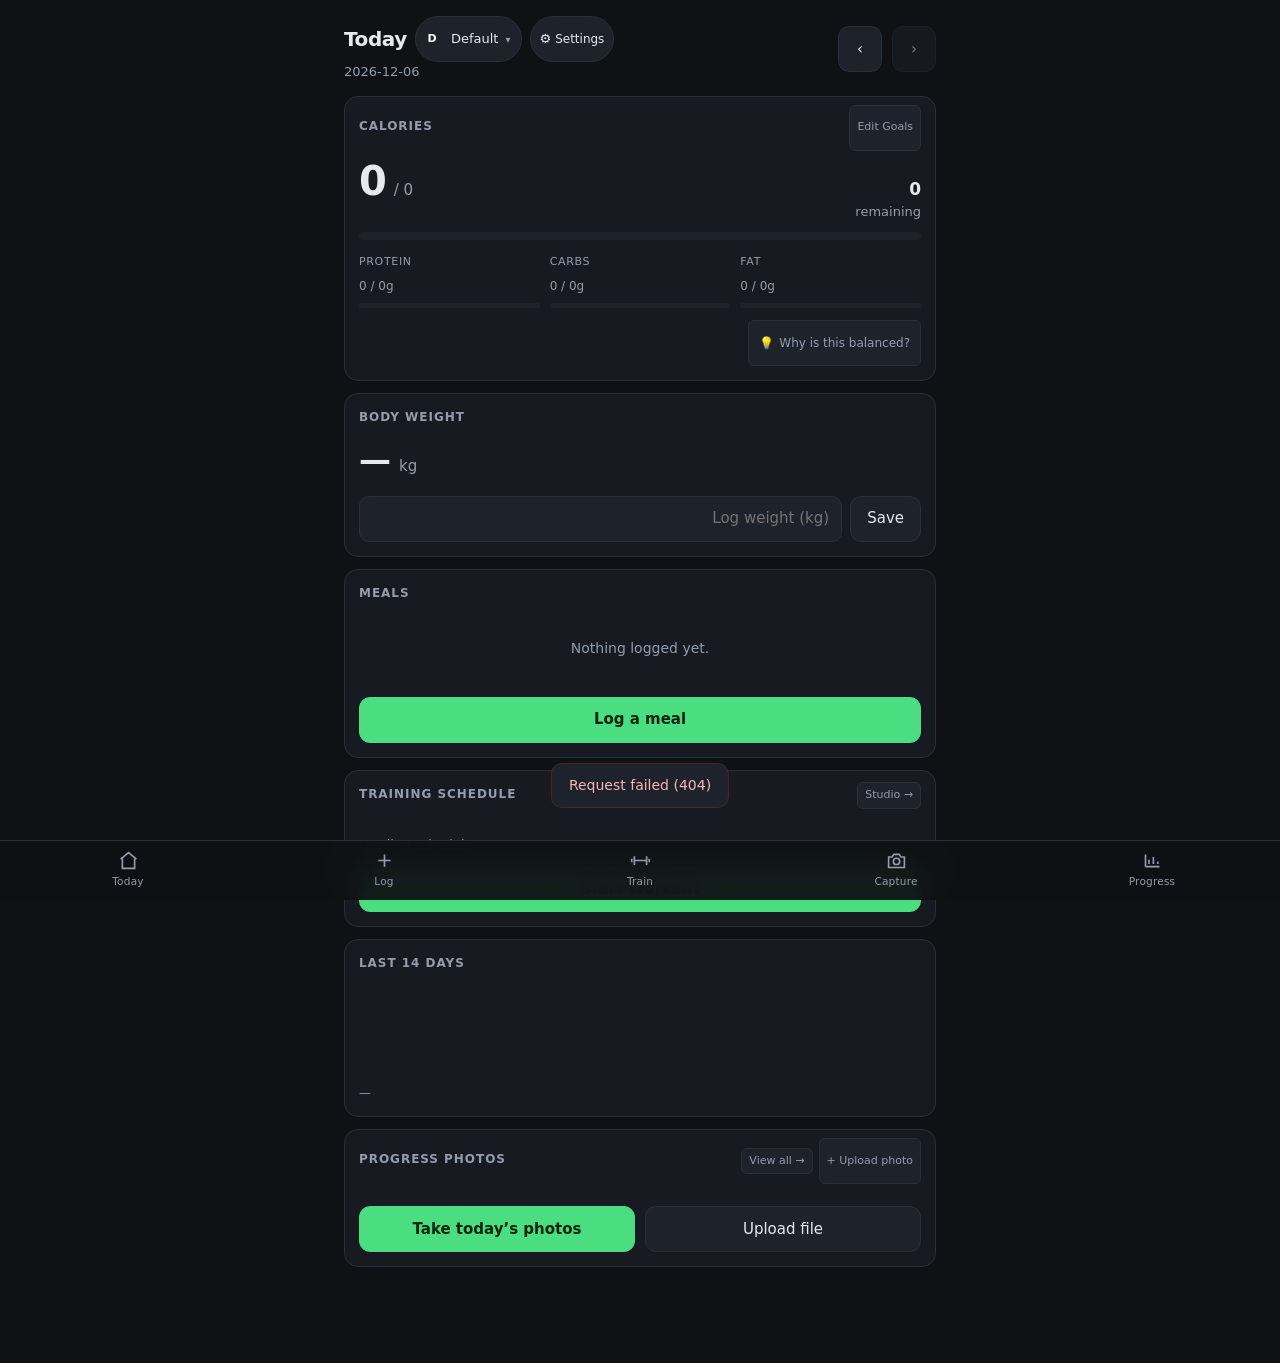
==== static/index.html @ 8b2bbb2f "feat(meals): allow logging, duplicating, and editing meals for past dates" ====
<!DOCTYPE html>
<html lang="en">
<head>
<meta charset="utf-8">
<meta name="viewport" content="width=device-width, initial-scale=1, viewport-fit=cover">
<meta name="theme-color" content="#0f1115">
<title>Today &middot; LocalPulse</title>
<link rel="manifest" href="/manifest.webmanifest">
<link rel="apple-touch-icon" href="/static/icons/apple-touch-icon.png">
<link rel="icon" href="/static/icons/favicon-32.png" sizes="32x32">
<meta name="apple-mobile-web-app-capable" content="yes">
<meta name="apple-mobile-web-app-status-bar-style" content="black-translucent">
<meta name="apple-mobile-web-app-title" content="LocalPulse">
<meta name="mobile-web-app-capable" content="yes">
<link rel="stylesheet" href="/static/css/app.css">
</head>
<body>
<div class="wrap">
  <header class="top">
    <div>
      <div style="display:flex;align-items:center;gap:8px;flex-wrap:wrap">
        <h1 id="day-label">Today</h1>
        <button id="profile-btn" class="profile-pill" aria-label="Switch profile">
          <span class="avatar-circle" id="profile-avatar">D</span>
          <span id="profile-name">Default</span>
          <span style="font-size:10px;opacity:.6">&#9662;</span>
        </button>
        <button id="settings-btn" class="profile-pill" title="Profile Settings" aria-label="Profile Settings" style="padding:0 9px;gap:4px;height:32px;display:inline-flex;align-items:center;cursor:pointer">
          <span style="font-size:13px">⚙️</span>
          <span style="font-size:12px;font-weight:500">Settings</span>
        </button>
        <button id="lock-btn" class="profile-pill hidden" title="Lock Profile" aria-label="Lock Profile" style="padding:0 9px;gap:4px;height:32px;display:inline-flex;align-items:center;cursor:pointer">
          <span style="font-size:12px">🔒</span>
          <span style="font-size:12px;font-weight:500">Lock</span>
        </button>
      </div>
      <div class="date" id="day-iso"></div>
    </div>
    <div class="btn-row" style="flex:none">
      <button id="prev" aria-label="Previous day" style="min-width:44px;padding:0 12px">&#8249;</button>
      <button id="next" aria-label="Next day" style="min-width:44px;padding:0 12px">&#8250;</button>
    </div>
  </header>

  <div id="health" class="banner hidden"></div>
  <div id="onboarding-prompt" class="banner warn hidden" style="display:flex;align-items:center;justify-content:space-between;gap:12px">
    <div>
      <strong>✨ Set up your profile</strong>
      <p style="margin:2px 0 0;font-size:12px;opacity:.9">Personalize your calorie targets, science-based macros, and equipment inventory.</p>
    </div>
    <button type="button" id="btn-start-onboarding" class="btn btn-primary" style="padding:6px 14px;font-size:12.5px;white-space:nowrap">Start Setup</button>
  </div>

  <section class="card">
    <div style="display:flex;align-items:center;justify-content:space-between">
      <h2>Calories</h2>
      <button id="btn-edit-goals" class="meal-btn" style="margin-top:-6px">Edit Goals</button>
    </div>
    <div class="kcal">
      <span class="big" id="kcal">0</span>
      <span class="of">/ <span id="kcal-target">0</span></span>
      <span class="left"><b id="kcal-left">0</b>remaining</span>
    </div>
    <div class="bar" id="kcal-bar"><i style="width:0%"></i></div>

    <div class="macros">
      <div class="macro p">
        <div class="label">Protein</div>
        <div class="val"><span id="protein">0</span><span> / <span id="protein-target">0</span>g</span></div>
        <div class="bar"><i id="protein-bar" style="width:0%"></i></div>
      </div>
      <div class="macro c">
        <div class="label">Carbs</div>
        <div class="val"><span id="carbs">0</span><span> / <span id="carbs-target">0</span>g</span></div>
        <div class="bar"><i id="carbs-bar" style="width:0%"></i></div>
      </div>
      <div class="macro f">
        <div class="label">Fat</div>
        <div class="val"><span id="fat">0</span><span> / <span id="fat-target">0</span>g</span></div>
        <div class="bar"><i id="fat-bar" style="width:0%"></i></div>
      </div>
    </div>
    <div style="display:flex;justify-content:flex-end;margin-top:12px">
      <button id="btn-why-balanced" class="meal-btn" style="font-size:12px;display:flex;align-items:center;gap:5px;padding:5px 10px">
        <span>💡</span> Why is this balanced?
      </button>
    </div>
  </section>

  <section class="card">
    <h2>Body Weight</h2>
    <div class="weight-row">
      <span class="big" id="weight-val">&mdash;</span>
      <span class="unit">kg</span>
      <span class="delta" id="weight-delta"></span>
    </div>
    <form id="weight-form" style="display:flex;gap:8px;margin-top:12px">
      <input type="number" id="w-input" step="0.1" min="20" max="400" placeholder="Log weight (kg)" style="flex:1" required>
      <button type="submit" class="btn" style="flex:none;min-width:70px">Save</button>
    </form>
  </section>

  <section class="card">
    <h2>Meals</h2>
    <div id="meals"><div class="empty">Nothing logged yet.</div></div>
    <div class="btn-row" style="margin-top:12px">
      <a class="btn btn-primary" id="btn-log-meal-link" href="/log">Log a meal</a>
    </div>
  </section>

  <section class="card">
    <div style="display:flex;align-items:center;justify-content:space-between">
      <h2>Training Schedule</h2>
      <a href="/workout" class="meal-btn" style="text-decoration:none;margin-top:-6px">Studio &rarr;</a>
    </div>
    <!-- 7-Day Mini Week Tracker Strip -->
    <div class="dashboard-week-mini" id="dash-week-mini"></div>
    <div id="today-workout-preview" style="margin-top:4px">
      <div class="muted" style="font-size:13px" id="today-workout-status">Loading schedule...</div>
    </div>
    <div class="btn-row" style="margin-top:12px">
      <a class="btn btn-primary" id="btn-dash-workout" href="/workout">Start Workout</a>
    </div>
  </section>

  <section class="card">
    <h2>Last 14 days</h2>
    <div class="chart" id="chart"></div>
    <div class="chart-foot">
      <span id="chart-avg">&mdash;</span>
      <span id="chart-logged"></span>
    </div>
  </section>

  <section class="card">
    <div style="display:flex;align-items:center;justify-content:space-between">
      <h2>Progress photos</h2>
      <div style="display:flex;gap:6px;align-items:center">
        <a href="/progress" class="meal-btn" style="text-decoration:none;margin-top:-6px">View all &rarr;</a>
        <button id="btn-upload-photo" class="meal-btn" style="margin-top:-6px">+ Upload photo</button>
      </div>
    </div>
    <div id="photo-status" class="muted" style="font-size:13px;margin-bottom:10px"></div>
    <div class="gallery" id="latest-photos"></div>
    <div class="btn-row" style="margin-top:12px">
      <a class="btn btn-primary" href="/capture">Take today&rsquo;s photos</a>
      <button class="btn" id="btn-upload-photo-2">Upload file</button>
    </div>
  </section>
</div>

<!-- Upload Progress Photo Modal -->
<div id="upload-photo-modal" class="modal-overlay hidden">
  <div class="modal-card">
    <div class="modal-head">
      <h3>Upload Progress Photo</h3>
      <button class="modal-close" data-close="upload-photo-modal">&times;</button>
    </div>
    <form id="upload-photo-form">
      <div class="field">
        <label for="up-photo-date">Date</label>
        <div style="display:flex;gap:8px">
          <input type="date" id="up-photo-date" required style="flex:1">
          <button type="button" class="btn" id="up-btn-yesterday" style="flex:none;font-size:12px;padding:0 10px">Yesterday</button>
          <button type="button" class="btn" id="up-btn-today" style="flex:none;font-size:12px;padding:0 10px">Today</button>
        </div>
      </div>

      <div class="field" style="margin-top:12px">
        <label for="up-photo-pose">Pose</label>
        <select id="up-photo-pose" style="width:100%;height:38px;background:var(--surface-2);color:var(--text);border:1px solid var(--line);border-radius:8px">
          <option value="front">Front</option>
          <option value="profile">Profile</option>
          <option value="back">Back</option>
        </select>
      </div>

      <div class="field" style="margin-top:12px">
        <label for="up-photo-file">Photo File</label>
        <input type="file" id="up-photo-file" accept="image/*" required style="width:100%;padding:8px 0">
        <div id="up-photo-preview" class="hidden" style="margin-top:8px">
          <img id="up-preview-img" alt="Selected photo" style="max-height:160px;border-radius:8px;object-fit:cover;border:1px solid var(--line)">
        </div>
      </div>

      <button type="submit" class="btn btn-primary full" style="margin-top:16px" id="up-photo-submit">Upload &amp; Save</button>
    </form>
  </div>
</div>

<!-- Profile Switcher Modal -->
<div id="profile-modal" class="modal-overlay hidden">
  <div class="modal-card">
    <div class="modal-head">
      <h3>Profiles</h3>
      <button class="modal-close" data-close="profile-modal">&times;</button>
    </div>
    <div id="profile-list"></div>
    <hr style="border:0;border-top:1px solid var(--line);margin:16px 0">
    <h4 style="margin:0 0 10px;font-size:14px">Add Profile (Friend / Family)</h4>
    <form id="add-profile-form">
      <div class="field">
        <label for="new-p-name">Profile Name</label>
        <input type="text" id="new-p-name" placeholder="e.g. Alex" maxlength="50" required>
      </div>
      <div class="field">
        <label>Avatar Color</label>
        <div class="color-picker" id="new-p-colors">
          <div class="color-opt selected" data-color="#3b82f6" style="background:#3b82f6"></div>
          <div class="color-opt" data-color="#10b981" style="background:#10b981"></div>
          <div class="color-opt" data-color="#f59e0b" style="background:#f59e0b"></div>
          <div class="color-opt" data-color="#ec4899" style="background:#ec4899"></div>
          <div class="color-opt" data-color="#8b5cf6" style="background:#8b5cf6"></div>
          <div class="color-opt" data-color="#06b6d4" style="background:#06b6d4"></div>
        </div>
      </div>
      <div class="field" style="margin-top:10px">
        <label for="new-p-cal">Initial Calorie Target</label>
        <input type="number" id="new-p-cal" value="2200" step="10" min="500">
      </div>
      <div class="field" style="margin-top:10px">
        <label for="new-p-pin">4-Digit PIN (Optional)</label>
        <input type="password" id="new-p-pin" placeholder="e.g. 1234" maxlength="4" pattern="\d{4}" inputmode="numeric">
        <small class="muted" style="font-size:11px;margin-top:4px;display:block">Locks this profile on shared devices. Leave blank for instant 1-tap switching.</small>
      </div>
      <button type="submit" class="btn btn-primary full" style="margin-top:12px">Create Profile</button>
    </form>
    <div style="margin-top:16px;padding-top:12px;border-top:1px solid var(--line);display:flex;justify-content:space-between;align-items:center">
      <span style="font-size:12px;color:var(--muted)">Data Portability</span>
      <a href="/api/backup/export" id="download-backup-btn" class="meal-btn" style="text-decoration:none;padding:5px 10px;font-size:12px">💾 Download Data (.zip)</a>
    </div>
  </div>
</div>

<!-- PIN Prompt Modal -->
<div id="pin-modal" class="modal-overlay hidden">
  <div class="modal-card pin-card" style="max-width:320px;text-align:center">
    <div style="display:flex;justify-content:flex-end">
      <button class="modal-close" data-close="pin-modal">&times;</button>
    </div>
    <div style="margin:-6px 0 16px;display:flex;flex-direction:column;align-items:center">
      <span class="avatar-circle lg" id="pin-profile-avatar" style="margin-bottom:8px;font-size:18px">D</span>
      <h3 style="margin:0;font-size:17px" id="pin-profile-name">Profile Locked</h3>
      <p class="muted" style="margin:4px 0 0;font-size:12px">Enter 4-digit PIN to access private logs</p>
    </div>

    <!-- Hidden native input to support mobile keyboards & accessibility -->
    <input type="password" id="pin-input" maxlength="4" pattern="\d{4}" inputmode="numeric" autocomplete="off" style="position:absolute;opacity:0;pointer-events:none;left:-9999px">

    <!-- Visual PIN Dots -->
    <div class="pin-dots-row" id="pin-dots">
      <span class="pin-dot"></span>
      <span class="pin-dot"></span>
      <span class="pin-dot"></span>
      <span class="pin-dot"></span>
    </div>

    <div id="pin-error" class="pin-error-msg hidden"></div>

    <!-- On-screen Touch Keypad -->
    <div class="pin-keypad" id="pin-keypad">
      <button type="button" class="pin-key" data-key="1">1</button>
      <button type="button" class="pin-key" data-key="2">2</button>
      <button type="button" class="pin-key" data-key="3">3</button>
      <button type="button" class="pin-key" data-key="4">4</button>
      <button type="button" class="pin-key" data-key="5">5</button>
      <button type="button" class="pin-key" data-key="6">6</button>
      <button type="button" class="pin-key" data-key="7">7</button>
      <button type="button" class="pin-key" data-key="8">8</button>
      <button type="button" class="pin-key" data-key="9">9</button>
      <button type="button" class="pin-key pin-key-fn" data-key="clear">Clear</button>
      <button type="button" class="pin-key" data-key="0">0</button>
      <button type="button" class="pin-key pin-key-fn" data-key="back">⌫</button>
    </div>

    <div style="margin-top:14px">
      <button type="button" class="btn full" data-close="pin-modal">Cancel</button>
    </div>
  </div>
</div>

<!-- Guided Profile Onboarding Modal -->
<div id="onboarding-modal" class="modal-overlay hidden">
  <div class="modal-card onboarding-card" style="max-width:540px;width:95%;max-height:90vh;overflow-y:auto">
    <div class="modal-head" style="margin-bottom:8px">
      <div style="display:flex;align-items:center;gap:8px">
        <span style="font-size:20px">🎯</span>
        <div>
          <h3 style="margin:0;font-size:17px">Guided Profile Setup</h3>
          <span id="onboard-step-indicator" style="font-size:12px;color:var(--muted)">Step 1 of 6</span>
        </div>
      </div>
      <button class="modal-close" data-close="onboarding-modal">&times;</button>
    </div>

    <!-- Progress Bar -->
    <div class="bar" style="height:4px;margin-bottom:18px;background:var(--surface-2)">
      <i id="onboard-progress-bar" style="width:16.6%;background:var(--accent);transition:width .3s ease"></i>
    </div>

    <form id="onboarding-form">
      <input type="hidden" id="onboard-profile-id">

      <!-- Step 1: Identity & Avatar -->
      <div class="onboard-step" data-step="1">
        <h4 style="margin:0 0 6px;font-size:15px">Who is this profile for?</h4>
        <p style="font-size:12.5px;color:var(--muted);margin:0 0 14px">Give your profile a personal name and choose an avatar theme.</p>
        <div class="field">
          <label for="onboard-name">Profile Name</label>
          <input type="text" id="onboard-name" placeholder="e.g. Alex" maxlength="50" required>
        </div>
        <div class="field" style="margin-top:12px">
          <label>Avatar Color</label>
          <div class="color-picker" id="onboard-colors">
            <div class="color-opt selected" data-color="#3b82f6" style="background:#3b82f6"></div>
            <div class="color-opt" data-color="#10b981" style="background:#10b981"></div>
            <div class="color-opt" data-color="#f59e0b" style="background:#f59e0b"></div>
            <div class="color-opt" data-color="#ec4899" style="background:#ec4899"></div>
            <div class="color-opt" data-color="#8b5cf6" style="background:#8b5cf6"></div>
            <div class="color-opt" data-color="#06b6d4" style="background:#06b6d4"></div>
            <div class="color-opt" data-color="#ef4444" style="background:#ef4444"></div>
            <div class="color-opt" data-color="#84cc16" style="background:#84cc16"></div>
          </div>
        </div>
      </div>

      <!-- Step 2: Body Stats & Baseline -->
      <div class="onboard-step hidden" data-step="2">
        <h4 style="margin:0 0 6px;font-size:15px">Body Metrics</h4>
        <p style="font-size:12.5px;color:var(--muted);margin:0 0 14px">Used to calculate your basal metabolic rate (Mifflin-St Jeor) and exact protein needs.</p>
        
        <div style="display:grid;grid-template-columns:1fr 1fr;gap:10px;margin-bottom:12px">
          <div>
            <label for="onboard-sex" style="font-size:12px">Biological Sex</label>
            <select id="onboard-sex" style="width:100%;height:38px;background:var(--surface);color:var(--text);border:1px solid var(--line);border-radius:8px;padding:0 8px">
              <option value="male" selected>Male</option>
              <option value="female">Female</option>
              <option value="other">Other / Neutral</option>
            </select>
          </div>
          <div>
            <label for="onboard-birth-year" style="font-size:12px">Birth Year</label>
            <input type="number" id="onboard-birth-year" placeholder="1995" min="1920" max="2020" step="1">
          </div>
        </div>

        <div style="display:grid;grid-template-columns:1fr 1fr;gap:10px;margin-bottom:12px">
          <div>
            <label for="onboard-height" style="font-size:12px">Height (cm)</label>
            <input type="number" id="onboard-height" placeholder="178" min="80" max="250" step="0.5">
          </div>
          <div>
            <label for="onboard-weight" style="font-size:12px">Current Weight (kg)</label>
            <input type="number" id="onboard-weight" placeholder="75.0" min="30" max="300" step="0.1">
          </div>
        </div>

        <div class="field">
          <label for="onboard-activity" style="font-size:12px">Daily Activity Level</label>
          <select id="onboard-activity" style="width:100%;height:38px;background:var(--surface);color:var(--text);border:1px solid var(--line);border-radius:8px;padding:0 8px">
            <option value="sedentary">Sedentary (desk job, minimal exercise &times; 1.2)</option>
            <option value="light">Lightly Active (1-3 days/wk training &times; 1.375)</option>
            <option value="moderate" selected>Moderately Active (3-5 days/wk training &times; 1.55)</option>
            <option value="active">Very Active (6-7 days/wk heavy training &times; 1.725)</option>
            <option value="very_active">Extremely Active (physical job + 2x training &times; 1.9)</option>
          </select>
        </div>
      </div>

      <!-- Step 3: Goal & Pace -->
      <div class="onboard-step hidden" data-step="3">
        <h4 style="margin:0 0 6px;font-size:15px">Primary Goal</h4>
        <p style="font-size:12.5px;color:var(--muted);margin:0 0 14px">Choose your target energy trajectory and weekly rate.</p>
        
        <div class="presets-row" id="onboard-goal-row" style="margin-bottom:14px">
          <button type="button" class="preset-btn" data-goal="lose">Fat Loss (Cut)</button>
          <button type="button" class="preset-btn active" data-goal="maintain">Maintain</button>
          <button type="button" class="preset-btn" data-goal="gain">Muscle Gain (Bulk)</button>
        </div>

        <div id="onboard-rate-container" class="field hidden">
          <label for="onboard-rate" style="font-size:12px">Target Rate of Change</label>
          <select id="onboard-rate" style="width:100%;height:38px;background:var(--surface);color:var(--text);border:1px solid var(--line);border-radius:8px;padding:0 8px">
            <option value="0.25">Conservative (0.25 kg / week)</option>
            <option value="0.5" selected>Standard (0.50 kg / week &bull; Recommended)</option>
            <option value="0.75">Aggressive (0.75 kg / week)</option>
            <option value="1.0">Maximum safe limit (1.0 kg / week)</option>
          </select>
        </div>
      </div>

      <!-- Step 4: Macro Targets with Live Preview -->
      <div class="onboard-step hidden" data-step="4">
        <h4 style="margin:0 0 6px;font-size:15px">Evidence-Based Macro Targets</h4>
        <p style="font-size:12.5px;color:var(--muted);margin:0 0 12px">Calculated using Mifflin-St Jeor BMR and ISSN athletic nutrition standards.</p>

        <!-- Live Calculation Box -->
        <div id="onboard-calc-box" style="background:var(--surface-2);border-radius:10px;padding:12px;margin-bottom:14px;border:1px solid var(--line)">
          <div style="display:flex;justify-content:space-between;align-items:baseline;margin-bottom:8px">
            <span style="font-size:12px;color:var(--muted);text-transform:uppercase;letter-spacing:.05em">Daily Energy Target</span>
            <span style="font-size:18px;font-weight:700;color:var(--accent)" id="onboard-preview-cals">2200 kcal</span>
          </div>
          <div style="display:grid;grid-template-columns:repeat(3, 1fr);gap:6px;text-align:center;margin-bottom:10px">
            <div style="background:var(--surface);padding:6px;border-radius:6px;border:1px solid var(--line)">
              <div style="font-size:10px;color:var(--p-color);font-weight:600">PROTEIN</div>
              <div style="font-size:14px;font-weight:700" id="onboard-preview-pro">160g</div>
            </div>
            <div style="background:var(--surface);padding:6px;border-radius:6px;border:1px solid var(--line)">
              <div style="font-size:10px;color:var(--c-color);font-weight:600">CARBS</div>
              <div style="font-size:14px;font-weight:700" id="onboard-preview-car">220g</div>
            </div>
            <div style="background:var(--surface);padding:6px;border-radius:6px;border:1px solid var(--line)">
              <div style="font-size:10px;color:var(--f-color);font-weight:600">FAT</div>
              <div style="font-size:14px;font-weight:700" id="onboard-preview-fat">70g</div>
            </div>
          </div>
          <div id="onboard-preview-expl" style="font-size:11.5px;color:var(--muted);line-height:1.4;white-space:pre-line"></div>
        </div>

        <details style="margin-top:8px">
          <summary style="font-size:12px;color:var(--muted);cursor:pointer">Custom overrides (optional)</summary>
          <div style="display:grid;grid-template-columns:repeat(4, 1fr);gap:6px;margin-top:8px">
            <div><label style="font-size:10px">Calories</label><input type="number" id="onboard-t-cal" min="500"></div>
            <div><label style="font-size:10px">Protein (g)</label><input type="number" id="onboard-t-pro" min="0"></div>
            <div><label style="font-size:10px">Carbs (g)</label><input type="number" id="onboard-t-car" min="0"></div>
            <div><label style="font-size:10px">Fat (g)</label><input type="number" id="onboard-t-fat" min="0"></div>
          </div>
        </details>
      </div>

      <!-- Step 5: Equipment Inventory -->
      <div class="onboard-step hidden" data-step="5">
        <h4 style="margin:0 0 6px;font-size:15px">Equipment Checklist</h4>
        <p style="font-size:12.5px;color:var(--muted);margin:0 0 10px">Check the gear you have at home. The Studio will only design routines for what you own.</p>
        
        <div style="margin-bottom:10px">
          <button type="button" id="onboard-btn-bodyweight" class="meal-btn" style="font-size:12px;padding:4px 10px">🤸 Only Bodyweight (No Gear)</button>
        </div>

        <div id="onboard-equipment-grid" style="display:grid;grid-template-columns:repeat(auto-fill, minmax(140px, 1fr));gap:8px;max-height:220px;overflow-y:auto;padding:2px">
          <!-- Populated dynamically from standard catalog -->
        </div>
      </div>

      <!-- Step 6: Training Preferences & Schedule -->
      <div class="onboard-step hidden" data-step="6">
        <h4 style="margin:0 0 6px;font-size:15px">Training Preferences</h4>
        <p style="font-size:12.5px;color:var(--muted);margin:0 0 14px">Set your default session length and difficulty level.</p>

        <div class="field" style="margin-bottom:12px">
          <label style="font-size:12px">Default Session Duration</label>
          <div class="pills-row" id="onboard-duration-pills">
            <button type="button" class="pill-btn" data-val="15">⚡ 15 min Express</button>
            <button type="button" class="pill-btn active" data-val="25">⏱️ 25 min Standard</button>
            <button type="button" class="pill-btn" data-val="40">🔥 40 min Full</button>
          </div>
        </div>

        <div class="field" style="margin-bottom:12px">
          <label style="font-size:12px">Difficulty Level</label>
          <div class="pills-row" id="onboard-level-pills">
            <button type="button" class="pill-btn" data-val="beginner">Beginner</button>
            <button type="button" class="pill-btn active" data-val="intermediate">Intermediate</button>
            <button type="button" class="pill-btn" data-val="advanced">Advanced</button>
          </div>
        </div>

        <div class="field">
          <label for="onboard-days-per-week" style="font-size:12px">Target Workouts per Week</label>
          <select id="onboard-days-per-week" style="width:100%;height:38px;background:var(--surface);color:var(--text);border:1px solid var(--line);border-radius:8px;padding:0 8px">
            <option value="2">2 days / week</option>
            <option value="3" selected>3 days / week</option>
            <option value="4">4 days / week</option>
            <option value="5">5 days / week</option>
            <option value="6">6 days / week</option>
          </select>
        </div>
      </div>

      <!-- Step Footer Controls -->
      <div style="display:flex;justify-content:space-between;align-items:center;margin-top:20px;padding-top:14px;border-top:1px solid var(--line)">
        <button type="button" id="onboard-prev-btn" class="btn" style="padding:7px 14px;display:none">&larr; Back</button>
        <button type="button" id="onboard-skip-btn" class="meal-btn" style="font-size:12px">Skip</button>
        <button type="button" id="onboard-next-btn" class="btn btn-primary" style="padding:7px 18px">Next &rarr;</button>
      </div>
    </form>
  </div>
</div>

<!-- Edit Profile Modal -->
<div id="edit-profile-modal" class="modal-overlay hidden">
  <div class="modal-card">
    <div class="modal-head">
      <h3>Profile Settings</h3>
      <button class="modal-close" data-close="edit-profile-modal">&times;</button>
    </div>
    <form id="edit-profile-form">
      <input type="hidden" id="edit-p-id">
      <div class="field">
        <label for="edit-p-name">Profile Name</label>
        <input type="text" id="edit-p-name" placeholder="e.g. Eric" maxlength="50" required>
        <small class="muted" style="font-size:11px;margin-top:4px;display:block">Change "Default" to your personal name. All your existing data, meals, photos, and history stay intact.</small>
      </div>
      <div class="field">
        <label>Avatar Color</label>
        <div class="color-picker" id="edit-p-colors">
          <div class="color-opt selected" data-color="#3b82f6" style="background:#3b82f6"></div>
          <div class="color-opt" data-color="#10b981" style="background:#10b981"></div>
          <div class="color-opt" data-color="#f59e0b" style="background:#f59e0b"></div>
          <div class="color-opt" data-color="#ec4899" style="background:#ec4899"></div>
          <div class="color-opt" data-color="#8b5cf6" style="background:#8b5cf6"></div>
          <div class="color-opt" data-color="#06b6d4" style="background:#06b6d4"></div>
          <div class="color-opt" data-color="#ef4444" style="background:#ef4444"></div>
          <div class="color-opt" data-color="#84cc16" style="background:#84cc16"></div>
        </div>
      </div>
      <div class="field" style="margin-top:10px">
        <label for="edit-p-cal">Daily Calorie Target (kcal)</label>
        <input type="number" id="edit-p-cal" step="10" min="500" max="20000" required>
      </div>
      <div style="display:grid;grid-template-columns:repeat(3, 1fr);gap:8px;margin-bottom:12px">
        <div>
          <label for="edit-p-pro" style="font-size:11px">Protein (g)</label>
          <input type="number" id="edit-p-pro" min="0" max="1000" required>
        </div>
        <div>
          <label for="edit-p-car" style="font-size:11px">Carbs (g)</label>
          <input type="number" id="edit-p-car" min="0" max="1000" required>
        </div>
        <div>
          <label for="edit-p-fat" style="font-size:11px">Fat (g)</label>
          <input type="number" id="edit-p-fat" min="0" max="500" required>
        </div>
      </div>

      <!-- Feature Preferences -->
      <div class="field" style="margin-top:14px;padding:12px;background:var(--surface-2);border:1px solid var(--line);border-radius:10px">
        <label for="edit-p-track-back" style="display:flex;align-items:flex-start;justify-content:space-between;gap:12px;cursor:pointer;margin:0">
          <div>
            <span style="font-weight:600;font-size:13.5px;color:var(--text);display:block">Track Back Progress Photo</span>
            <span class="muted" style="font-size:11.5px;display:block;margin-top:3px;line-height:1.4">
              Enables an optional 3rd photo (back pose) in the camera viewfinder and compares Front, Profile, and Back photos in Progress Studio.
            </span>
          </div>
          <input type="checkbox" id="edit-p-track-back" style="width:18px;height:18px;margin-top:2px;accent-color:var(--accent);cursor:pointer;flex-shrink:0">
        </label>
      </div>

      <!-- PIN Security & Privacy -->
      <div class="field" style="margin-top:14px;padding:12px;background:var(--surface-2);border:1px solid var(--line);border-radius:10px">
        <div style="display:flex;align-items:center;justify-content:space-between;margin-bottom:8px">
          <span style="font-weight:600;font-size:13.5px;color:var(--text)">🔒 Profile PIN Protection</span>
          <span id="edit-p-pin-status" class="badge" style="font-size:11px;padding:2px 8px;border-radius:12px;background:var(--surface);border:1px solid var(--line);color:var(--muted)">Unlocked</span>
        </div>
        <p class="muted" style="font-size:11.5px;margin:0 0 10px;line-height:1.4">
          Locks access to this profile's photos, body weight, and logs on shared home network devices.
        </p>

        <div id="edit-p-current-pin-group" class="field hidden" style="margin-bottom:10px">
          <label for="edit-p-current-pin" style="font-size:12px">Current 4-Digit PIN</label>
          <input type="password" id="edit-p-current-pin" maxlength="4" pattern="\d{4}" inputmode="numeric" placeholder="Enter current PIN">
        </div>

        <div id="edit-p-new-pin-group" class="field" style="margin-bottom:10px">
          <label for="edit-p-new-pin" id="edit-p-new-pin-label" style="font-size:12px">Set New 4-Digit PIN</label>
          <input type="password" id="edit-p-new-pin" maxlength="4" pattern="\d{4}" inputmode="numeric" placeholder="Leave blank to keep unchanged">
        </div>

        <div id="edit-p-remove-pin-group" class="hidden" style="margin-top:8px">
          <button type="button" id="btn-remove-pin" class="meal-btn" style="color:var(--err);border-color:var(--err);font-size:12px;padding:4px 10px">
            🔓 Remove PIN Protection
          </button>
        </div>
      </div>

      <button type="submit" class="btn btn-primary full" style="margin-top:14px">Save Settings</button>
    </form>
  </div>
</div>

<!-- Calorie Intake & Goal Calculator Modal -->
<div id="targets-modal" class="modal-overlay hidden">
  <div class="modal-card">
    <div class="modal-head">
      <h3>Calorie &amp; Macro Goals</h3>
      <button class="modal-close" data-close="targets-modal">&times;</button>
    </div>

    <!-- Active Profile Info Bar -->
    <div style="display:flex;align-items:center;justify-content:space-between;margin-bottom:14px;padding:9px 12px;background:var(--surface-2);border-radius:10px;border:1px solid var(--line)">
      <div style="display:flex;align-items:center;gap:8px">
        <span class="avatar-circle" id="targets-profile-avatar" style="width:22px;height:22px;font-size:11px">D</span>
        <span style="font-size:13px;color:var(--text)">Profile: <b id="targets-profile-name">Default</b></span>
      </div>
      <button type="button" id="btn-edit-profile-from-targets" class="meal-btn" style="font-size:11.5px;padding:3px 8px">
        ✏️ Rename &amp; Color
      </button>
    </div>

    <!-- Quick Goal Presets -->
    <div style="font-size:12px;color:var(--muted);text-transform:uppercase;letter-spacing:.05em">Goal Preset</div>
    <div class="presets-row">
      <button type="button" class="preset-btn" data-goal="cut">Fat Loss (-500)</button>
      <button type="button" class="preset-btn active" data-goal="maintain">Maintain</button>
      <button type="button" class="preset-btn" data-goal="bulk">Muscle (+300)</button>
    </div>

    <!-- TDEE Calculator (Optional/Expandable) -->
    <details style="background:var(--surface-2);border-radius:10px;padding:10px;margin-bottom:14px;border:1px solid var(--line)">
      <summary style="font-size:13px;font-weight:600;cursor:pointer;color:var(--text)">Auto-Calculate TDEE</summary>
      <div style="display:grid;grid-template-columns:1fr 1fr;gap:8px;margin-top:10px">
        <div><label for="calc-wt" style="font-size:11px">Weight (kg)</label><input type="number" id="calc-wt" placeholder="75" step="0.5"></div>
        <div><label for="calc-ht" style="font-size:11px">Height (cm)</label><input type="number" id="calc-ht" placeholder="178" step="1"></div>
        <div><label for="calc-age" style="font-size:11px">Age</label><input type="number" id="calc-age" placeholder="30" step="1"></div>
        <div>
          <label for="calc-act" style="font-size:11px">Activity</label>
          <select id="calc-act" style="width:100%;height:38px;background:var(--surface);color:var(--text);border:1px solid var(--line);border-radius:8px">
            <option value="1.2">Sedentary</option>
            <option value="1.375" selected>Light (1-3 d/wk)</option>
            <option value="1.55">Moderate (3-5 d/wk)</option>
            <option value="1.725">Very active</option>
          </select>
        </div>
      </div>
      <button type="button" id="btn-apply-calc" class="btn full" style="margin-top:10px;padding:8px">Calculate & Apply</button>
    </details>

    <form id="targets-form">
      <div class="field">
        <label for="modal-t-cal">Daily Calories (kcal)</label>
        <input type="number" id="modal-t-cal" min="500" max="15000" step="10" required>
      </div>
      <div class="macros" style="margin-top:10px">
        <div><label for="modal-t-pro">Protein (g)</label><input type="number" id="modal-t-pro" min="0" step="5" required></div>
        <div><label for="modal-t-car">Carbs (g)</label><input type="number" id="modal-t-car" min="0" step="5" required></div>
        <div><label for="modal-t-fat">Fat (g)</label><input type="number" id="modal-t-fat" min="0" step="5" required></div>
      </div>
      <button type="submit" class="btn btn-primary full" style="margin-top:14px">Save Goal Targets</button>
    </form>
  </div>
</div>

<!-- Edit Meal Modal -->
<div id="edit-meal-modal" class="modal-overlay hidden">
  <div class="modal-card">
    <div class="modal-head">
      <h3>Edit Meal</h3>
      <button class="modal-close" data-close="edit-meal-modal">&times;</button>
    </div>
    <form id="edit-meal-form">
      <input type="hidden" id="edit-meal-id">
      <div class="field">
        <label for="edit-meal-name">Meal Name</label>
        <input type="text" id="edit-meal-name" required maxlength="160">
      </div>
      <div class="field">
        <label for="edit-meal-type">Meal Type</label>
        <select id="edit-meal-type" style="width:100%;height:38px;background:var(--surface-2);color:var(--text);border:1px solid var(--line);border-radius:8px">
          <option value="breakfast">Breakfast</option>
          <option value="lunch">Lunch</option>
          <option value="dinner">Dinner</option>
          <option value="snack">Snack</option>
          <option value="other">Other</option>
        </select>
      </div>
      <div class="field">
        <label for="edit-meal-day">Date</label>
        <div style="display:flex;gap:8px;align-items:center">
          <input type="date" id="edit-meal-day" required style="flex:1">
          <button type="button" class="btn" id="btn-edit-date-today" style="flex:none;font-size:12px;padding:0 8px">Today</button>
          <button type="button" class="btn" id="btn-edit-date-yesterday" style="flex:none;font-size:12px;padding:0 8px">Yesterday</button>
        </div>
      </div>
      <div id="edit-meal-items" style="margin:12px 0"></div>
      <div class="field">
        <label for="edit-meal-notes">Notes</label>
        <input type="text" id="edit-meal-notes" maxlength="500">
      </div>
      <button type="submit" class="btn btn-primary full" style="margin-top:12px">Save Changes</button>
    </form>
  </div>
</div>

<!-- Nutrition Knowledge & Balance Explainer Modal -->
<div id="knowledge-modal" class="modal-overlay hidden">
  <div class="modal-card" style="max-width:560px">
    <div class="modal-head">
      <div style="display:flex;align-items:center;gap:8px">
        <span style="font-size:20px">💡</span>
        <div>
          <h3 style="margin:0">Nutrition Science &amp; Balance</h3>
          <small class="muted" style="font-size:12px">Evidence-based physiological guidelines</small>
        </div>
      </div>
      <button class="modal-close" data-close="knowledge-modal">&times;</button>
    </div>

    <!-- Active Target Snapshot Summary Pill -->
    <div id="km-snapshot-pill" class="knowledge-snapshot-pill"></div>

    <!-- Tab / View toggle: 'Why Balanced' vs 'Ask Question' -->
    <div class="km-tabs">
      <button class="km-tab active" id="km-tab-rationale">🎯 Target Rationale</button>
      <button class="km-tab" id="km-tab-qa">💬 Ask Question</button>
    </div>

    <!-- Section 1: Target Rationale -->
    <div id="km-section-rationale" class="km-section">
      <div id="km-rationale-loading" class="km-loading hidden">
        <div class="spinner"></div>
        <span>Analyzing targets against sports nutrition science...</span>
      </div>
      <div id="km-rationale-content" class="km-markdown"></div>
      <div id="km-rationale-sources" class="km-sources"></div>
    </div>

    <!-- Section 2: Interactive Q&A -->
    <div id="km-section-qa" class="km-section hidden">
      <div class="km-chips-label">Popular questions:</div>
      <div class="km-chips">
        <button class="km-chip" data-q="Why do I need around 2g/kg protein during fat loss?">Why 2g/kg protein?</button>
        <button class="km-chip" data-q="Is 1g per pound of protein a waste of money or necessary according to research?">Is 1g/lb a waste of money?</button>
        <button class="km-chip" data-q="Can I lower carbohydrates and increase fat without losing muscle?">Can I lower carbs?</button>
        <button class="km-chip" data-q="Why shouldn't dietary fat drop below 20% of total calories?">Why not zero fat?</button>
        <button class="km-chip" data-q="How does a 500 kcal deficit work and why not cut faster?">Why 500 kcal deficit?</button>
      </div>

      <form id="km-qa-form" style="display:flex;gap:8px;margin:14px 0">
        <input type="text" id="km-qa-input" placeholder="Ask any health or nutrition question..." required style="flex:1">
        <button type="submit" id="km-qa-submit" class="btn btn-primary" style="flex:none;min-width:70px">Ask</button>
      </form>

      <div id="km-qa-loading" class="km-loading hidden">
        <div class="spinner"></div>
        <span>Consulting knowledge base &amp; local model...</span>
      </div>

      <div id="km-qa-thread"></div>
    </div>
  </div>
</div>

<nav class="bottom">
  <a href="/"><svg viewBox="0 0 24 24"><path d="M3 10.5 12 3l9 7.5"/><path d="M5 9.5V21h14V9.5"/></svg>Today</a>
  <a href="/log"><svg viewBox="0 0 24 24"><path d="M12 5v14M5 12h14"/></svg>Log</a>
  <a href="/workout"><svg viewBox="0 0 24 24"><path d="M2 10v4M22 10v4M5 7v10M19 7v10M5 12h14"/></svg>Train</a>
  <a href="/capture"><svg viewBox="0 0 24 24"><path d="M3 8h4l2-3h6l2 3h4v12H3z"/><circle cx="12" cy="13" r="3.6"/></svg>Capture</a>
  <a href="/progress"><svg viewBox="0 0 24 24"><path d="M4 19V5M4 19h16"/><path d="M8 16v-5M13 16V8M18 16v-3"/></svg>Progress</a>
</nav>
<script type="module" src="/static/js/dashboard.js?v=20260928"></script>
</body>
</html>
---- static/css/app.css ----
/* Mobile-first, dark, no external dependencies (works with no internet). */
:root {
  --bg: #0f1115;
  --surface: #171a21;
  --surface-2: #1e222b;
  --line: #2a2f3a;
  --text: #e7e9ee;
  --muted: #949cad;
  --accent: #4ade80;
  --accent-dim: #1c3b2a;
  --protein: #60a5fa;
  --carbs: #fbbf24;
  --fat: #f472b6;
  --danger: #f87171;
  --radius: 14px;
  --tap: 46px; /* minimum comfortable touch target */
}

* { box-sizing: border-box; -webkit-tap-highlight-color: transparent; }

img { max-width: 100%; height: auto; }

body {
  margin: 0;
  background: var(--bg);
  color: var(--text);
  font: 15px/1.5 system-ui, -apple-system, "Segoe UI", Roboto, sans-serif;
  padding-bottom: calc(76px + env(safe-area-inset-bottom));
  overscroll-behavior-y: contain;
}

.wrap { max-width: 620px; margin: 0 auto; padding: 16px 14px 8px; }

header.top {
  display: flex; align-items: center; justify-content: space-between;
  gap: 10px; margin-bottom: 14px; flex-wrap: wrap;
}
header.top h1 { font-size: 20px; margin: 0; letter-spacing: -0.02em; }
header.top .date { color: var(--muted); font-size: 13px; }

.card {
  background: var(--surface);
  border: 1px solid var(--line);
  border-radius: var(--radius);
  padding: 14px;
  margin-bottom: 12px;
}
.card h2 {
  font-size: 12px; text-transform: uppercase; letter-spacing: 0.08em;
  color: var(--muted); margin: 0 0 10px;
}

/* --- calorie headline --- */
.kcal { display: flex; align-items: baseline; gap: 8px; }
.kcal .big { font-size: 40px; font-weight: 650; letter-spacing: -0.03em; }
.kcal .of { color: var(--muted); font-size: 15px; }
.kcal .left { margin-left: auto; font-size: 13px; color: var(--muted); text-align: right; }
.kcal .left b { display: block; color: var(--text); font-size: 17px; }

.bar { height: 8px; background: var(--surface-2); border-radius: 99px; overflow: hidden; margin-top: 10px; }
.bar > i { display: block; height: 100%; background: var(--accent); border-radius: 99px; transition: width .35s ease; }
.bar.over > i { background: var(--danger); }

/* --- macros --- */
.macros { display: grid; grid-template-columns: repeat(3, 1fr); gap: 10px; margin-top: 14px; }
.macro .label { font-size: 11px; color: var(--muted); text-transform: uppercase; letter-spacing: .06em; }
.macro .val { font-size: 17px; font-weight: 600; margin: 2px 0 5px; }
.macro .val span { font-size: 12px; color: var(--muted); font-weight: 400; }
.macro .bar { height: 5px; margin-top: 0; }
.macro.p .bar > i { background: var(--protein); }
.macro.c .bar > i { background: var(--carbs); }
.macro.f .bar > i { background: var(--fat); }

/* --- chart --- */
.chart { display: flex; align-items: flex-end; gap: 3px; height: 92px; }
.chart .col { flex: 1; display: flex; flex-direction: column; justify-content: flex-end; height: 100%; gap: 3px; }
.chart .col i { display: block; background: var(--accent-dim); border-radius: 3px 3px 0 0; min-height: 2px; }
.chart .col.has i { background: var(--accent); }
.chart .col.over i { background: var(--danger); }
.chart .col em { font-style: normal; font-size: 9px; color: var(--muted); text-align: center; }
.chart-foot { display: flex; justify-content: space-between; color: var(--muted); font-size: 12px; margin-top: 10px; }

/* --- meal list --- */
.meal { border-top: 1px solid var(--line); padding: 11px 0; display: flex; gap: 11px; align-items: center; }
.meal:first-of-type { border-top: 0; }
.meal img { width: 48px; height: 48px; border-radius: 9px; object-fit: cover; flex: none; background: var(--surface-2); }
.meal .info { flex: 1; min-width: 0; }
.meal .info b { display: block; font-weight: 550; white-space: nowrap; overflow: hidden; text-overflow: ellipsis; }
.meal .info small {
  color: var(--muted); font-size: 12px;
  display: block; white-space: nowrap; overflow: hidden; text-overflow: ellipsis;
}
.meal .thumb-none {
  width: 48px; height: 48px; border-radius: 9px; flex: none;
  background: var(--surface-2); display: flex; align-items: center;
  justify-content: center; font-size: 20px; filter: grayscale(.35); opacity: .85;
}
.meal .kc { font-weight: 600; font-variant-numeric: tabular-nums; }
.meal .del {
  background: none; border: 0; color: var(--muted); font-size: 20px;
  width: 34px; height: 34px; cursor: pointer; flex: none;
}
.meal .del:active { color: var(--danger); }

/* --- buttons --- */
button, .btn {
  font: inherit; border-radius: 11px; border: 1px solid var(--line);
  background: var(--surface-2); color: var(--text);
  min-height: var(--tap); padding: 0 16px; cursor: pointer;
  display: inline-flex; align-items: center; justify-content: center; gap: 8px;
  text-decoration: none;
}
button:active, .btn:active { transform: scale(.985); }
button:disabled { opacity: .5; cursor: not-allowed; }
.btn-primary { background: var(--accent); border-color: var(--accent); color: #06240f; font-weight: 600; }
.btn-danger { color: var(--danger); }
.btn-row { display: flex; gap: 10px; }
.btn-row > * { flex: 1; }
.full { width: 100%; }

/* --- forms --- */
input, select, textarea {
  font: inherit; width: 100%; background: var(--surface-2); color: var(--text);
  border: 1px solid var(--line); border-radius: 10px; padding: 10px 12px;
  min-height: var(--tap);
}
input:focus, select:focus, textarea:focus { outline: 2px solid var(--accent); outline-offset: -1px; }
label { display: block; font-size: 12px; color: var(--muted); margin-bottom: 5px; }
.field { margin-bottom: 12px; }
/* Numeric inputs are narrow and right-aligned so grams/macros stay scannable. */
input[type=number] { text-align: right; font-variant-numeric: tabular-nums; }
input[type=number]::-webkit-outer-spin-button,
input[type=number]::-webkit-inner-spin-button { -webkit-appearance: none; margin: 0; }

/* --- editable item rows --- */
.item { background: var(--surface-2); border: 1px solid var(--line); border-radius: 12px; padding: 11px; margin-bottom: 10px; }
.item .row1 { display: flex; gap: 8px; align-items: center; margin-bottom: 9px; }
.item .row1 input { flex: 1; }
.item .grid { display: grid; grid-template-columns: repeat(5, 1fr); gap: 6px; }
.item .grid label { font-size: 10px; letter-spacing: .04em; }
.item .grid input { padding: 8px 6px; min-height: 40px; font-size: 14px; }
.item .basis { font-size: 11px; color: var(--muted); margin-top: 8px; line-height: 1.4; }
.chip {
  font-size: 10px; padding: 3px 7px; border-radius: 99px; text-transform: uppercase;
  letter-spacing: .05em; background: var(--surface); border: 1px solid var(--line); color: var(--muted);
}
.chip.low { color: var(--danger); border-color: #4a2626; }
.chip.high { color: var(--accent); border-color: var(--accent-dim); }
.chip[role="button"] {
  cursor: pointer;
  user-select: none;
  transition: transform 0.1s ease, border-color 0.15s ease, background 0.15s ease;
}
.chip[role="button"]:hover {
  border-color: var(--muted);
  background: var(--surface-2);
}
.chip[role="button"]:active {
  transform: scale(0.95);
}

/* --- AI Confidence Explanation Box --- */
.conf-info-box {
  background: var(--surface-2);
  border: 1px solid var(--line);
  border-radius: 10px;
  padding: 12px;
  margin-bottom: 14px;
}
.conf-legend {
  display: flex;
  flex-wrap: wrap;
  gap: 10px 16px;
  margin-top: 6px;
  font-size: 11px;
  color: var(--muted);
}
.conf-legend .legend-item {
  display: inline-flex;
  align-items: center;
  gap: 5px;
}

/* --- nav --- */
nav.bottom {
  position: fixed; left: 0; right: 0; bottom: 0; z-index: 50;
  display: grid; grid-template-columns: repeat(5, 1fr);
  background: rgba(15,17,21,.94); backdrop-filter: blur(12px);
  border-top: 1px solid var(--line);
  padding-bottom: env(safe-area-inset-bottom);
}
nav.bottom a {
  padding: 9px 0 10px; text-align: center; text-decoration: none;
  color: var(--muted); font-size: 10.5px; letter-spacing: .02em;
}
nav.bottom a svg { display: block; margin: 0 auto 3px; width: 21px; height: 21px; stroke: currentColor; fill: none; stroke-width: 1.9; }
nav.bottom a.active { color: var(--accent); }

/* --- banners --- */
.banner {
  border-radius: 11px; padding: 11px 13px; margin-bottom: 12px; font-size: 13px;
  border: 1px solid var(--line); background: var(--surface); line-height: 1.45;
}
.banner.warn { border-color: #4a3a1a; background: #221c10; color: #f4d58a; }
.banner.err { border-color: #4a2626; background: #241414; color: #f9b4b4; }
.banner code { background: rgba(255,255,255,.08); padding: 1px 5px; border-radius: 4px; font-size: 12px; }
.hidden { display: none !important; }
.muted { color: var(--muted); }
.empty { color: var(--muted); text-align: center; padding: 26px 10px; font-size: 14px; }
.center { text-align: center; }

/* --- spinner --- */
.spinner {
  width: 30px; height: 30px; border: 3px solid var(--line);
  border-top-color: var(--accent); border-radius: 50%;
  animation: spin .8s linear infinite; margin: 0 auto 12px;
}
@keyframes spin { to { transform: rotate(360deg); } }

/* --- toast --- */
#toast {
  position: fixed; left: 50%; bottom: 92px; transform: translateX(-50%) translateY(14px);
  background: var(--surface-2); border: 1px solid var(--line); color: var(--text);
  padding: 11px 17px; border-radius: 11px; font-size: 14px; z-index: 100;
  opacity: 0; pointer-events: none; transition: all .22s ease; max-width: 90vw; text-align: center;
}
#toast.show { opacity: 1; transform: translateX(-50%) translateY(0); }
#toast.err { border-color: #4a2626; color: #f9b4b4; }

/* ============ camera ============ */
body.cam { padding: 0; background: #000; overflow: hidden; }
.stage { position: fixed; inset: 0; background: #000; }
.stage video, .stage img.ghost, .stage canvas.grid {
  position: absolute; inset: 0; width: 100%; height: 100%; object-fit: cover;
}
.stage img.ghost { opacity: .35; pointer-events: none; z-index: 2; }
.stage .guides { position: absolute; inset: 0; z-index: 3; pointer-events: none; }
.stage .guides span { position: absolute; background: rgba(255,255,255,.22); }
.stage .guides span.v { top: 0; bottom: 0; width: 1px; }
.stage .guides span.h { left: 0; right: 0; height: 1px; }

.cam-top {
  position: absolute; top: 0; left: 0; right: 0; z-index: 10;
  padding: calc(12px + env(safe-area-inset-top)) 14px 12px;
  background: linear-gradient(rgba(0,0,0,.72), transparent);
  display: flex; align-items: center; gap: 10px;
}
.cam-top .pose { font-weight: 600; font-size: 16px; color: #fff; }
.cam-top .sub { font-size: 11.5px; color: rgba(255,255,255,.62); }
.cam-top a.x { margin-left: auto; color: #fff; text-decoration: none; font-size: 26px; line-height: 1; padding: 4px 8px; }

.cam-bottom {
  position: absolute; bottom: 0; left: 0; right: 0; z-index: 10;
  padding: 16px 18px calc(20px + env(safe-area-inset-bottom));
  background: linear-gradient(transparent, rgba(0,0,0,.8) 42%);
}
.opacity-row { display: flex; align-items: center; gap: 11px; margin-bottom: 16px; color: #fff; font-size: 11.5px; }
.opacity-row input[type=range] {
  flex: 1; min-height: 0; padding: 0; background: none; border: 0;
  -webkit-appearance: none; appearance: none; height: 26px;
}
.opacity-row input[type=range]::-webkit-slider-runnable-track { height: 3px; background: rgba(255,255,255,.35); border-radius: 99px; }
.opacity-row input[type=range]::-webkit-slider-thumb {
  -webkit-appearance: none; width: 24px; height: 24px; border-radius: 50%;
  background: #fff; margin-top: -10.5px; border: 0;
}
.opacity-row input[type=range]::-moz-range-track { height: 3px; background: rgba(255,255,255,.35); border-radius: 99px; }
.opacity-row input[type=range]::-moz-range-thumb { width: 24px; height: 24px; border-radius: 50%; background: #fff; border: 0; }

.shutter-row { display: flex; align-items: center; justify-content: space-between; }
.shutter {
  width: 74px; height: 74px; border-radius: 50%; background: #fff; border: 4px solid rgba(255,255,255,.35);
  padding: 0; flex: none; min-height: 0;
}
.shutter:active { transform: scale(.93); }
.shutter:disabled { opacity: .55; }
.icon-btn {
  width: 50px; height: 50px; border-radius: 50%; min-height: 0; padding: 0; flex: none;
  background: rgba(255,255,255,.14); border: 0; color: #fff; font-size: 19px;
}
.cam-msg {
  position: absolute; inset: 0; z-index: 20; display: flex; align-items: center; justify-content: center;
  background: rgba(0,0,0,.9); padding: 26px; text-align: center; color: var(--text);
}
.cam-msg .inner { max-width: 340px; }

/* --- photo review & retake overlay --- */
.cam-review {
  position: absolute; inset: 0; z-index: 15; background: #000;
  display: flex; flex-direction: column; justify-content: space-between;
}
.review-top {
  position: absolute; top: 0; left: 0; right: 0; z-index: 2;
  padding: calc(12px + env(safe-area-inset-top)) 14px 12px;
  background: linear-gradient(rgba(0,0,0,.78), transparent);
  display: flex; align-items: center; justify-content: space-between;
}
.review-top .pose { font-weight: 600; font-size: 16px; color: #fff; }
.review-top .sub { font-size: 11.5px; color: rgba(255,255,255,.68); }
.review-preview-wrap {
  position: absolute; inset: 0; display: flex; align-items: center; justify-content: center;
  overflow: hidden; background: #000;
}
.review-img {
  width: 100%; height: 100%; object-fit: cover;
  transition: transform .22s cubic-bezier(0.2, 0, 0, 1);
}
.review-bottom {
  position: absolute; bottom: 0; left: 0; right: 0; z-index: 2;
  padding: 16px 14px calc(20px + env(safe-area-inset-bottom));
  background: linear-gradient(transparent, rgba(0,0,0,.88) 32%);
}
.review-row {
  display: flex; align-items: center; justify-content: space-between; gap: 8px;
}
.review-btn {
  width: auto; height: 46px; border-radius: 12px; padding: 0 12px;
  font-size: 13px; font-weight: 550; display: inline-flex; align-items: center; justify-content: center; gap: 5px;
  background: rgba(255,255,255,.16); backdrop-filter: blur(8px);
  -webkit-backdrop-filter: blur(8px); border: 1px solid rgba(255,255,255,.22); color: #fff;
}
.review-btn:active { background: rgba(255,255,255,.28); transform: scale(.96); }
.btn-keep {
  flex: 1; height: 46px; border-radius: 12px; font-size: 14px; font-weight: 600;
  display: flex; align-items: center; justify-content: center;
}

/* --- transparent countdown for live ghost alignment --- */
.cam-countdown {
  position: absolute; inset: 0; z-index: 25; display: flex; align-items: center; justify-content: center;
  background: transparent; pointer-events: none;
}
.countdown-badge {
  width: 110px; height: 110px; border-radius: 50%;
  background: rgba(0, 0, 0, 0.45); backdrop-filter: blur(4px); -webkit-backdrop-filter: blur(4px);
  border: 3px solid rgba(255, 255, 255, 0.85);
  box-shadow: 0 4px 24px rgba(0, 0, 0, 0.6), inset 0 0 16px rgba(0, 0, 0, 0.3);
  display: flex; align-items: center; justify-content: center;
  animation: countdownPop 1s cubic-bezier(0.175, 0.885, 0.32, 1.275) infinite;
}
.countdown-badge span {
  font-size: 64px; font-weight: 700; color: #fff; line-height: 1;
  text-shadow: 0 2px 10px rgba(0, 0, 0, 0.9);
}
@keyframes countdownPop {
  0% { transform: scale(1.18); opacity: 0.95; }
  50% { transform: scale(1.0); opacity: 1; }
  100% { transform: scale(0.96); opacity: 0.85; }
}
.flash { position: absolute; inset: 0; background: #fff; opacity: 0; z-index: 30; pointer-events: none; }
.flash.fire { animation: flash .35s ease; }
@keyframes flash { 0% { opacity: .85; } 100% { opacity: 0; } }

/* --- progress gallery --- */
.gallery {
  display: grid;
  grid-template-columns: repeat(2, minmax(0, 1fr));
  gap: 10px;
}
.gallery.cols-3 {
  grid-template-columns: repeat(3, minmax(0, 1fr));
}
@media (max-width: 420px) {
  .gallery.cols-3 {
    grid-template-columns: repeat(auto-fit, minmax(100px, 1fr));
  }
}
.gallery figure {
  margin: 0;
  min-width: 0;
  display: flex;
  flex-direction: column;
}
.gallery figure a {
  display: block;
  width: 100%;
  border-radius: 10px;
  overflow: hidden;
  background: var(--surface-2);
}
.gallery img {
  display: block;
  width: 100%;
  aspect-ratio: 3 / 4;
  max-height: min(75vh, 380px);
  object-fit: cover;
  border-radius: 10px;
  background: var(--surface-2);
  border: 1px solid var(--line);
  transition: transform .2s ease, border-color .2s ease;
}
.gallery figure a:hover img {
  border-color: var(--accent);
  transform: scale(1.02);
}
.gallery figcaption {
  font-size: 11.5px;
  color: var(--muted);
  margin-top: 6px;
  display: flex;
  align-items: center;
  justify-content: space-between;
  padding: 0 2px;
  line-height: 1.3;
}
.gallery figcaption span {
  white-space: nowrap;
  overflow: hidden;
  text-overflow: ellipsis;
  text-transform: capitalize;
}
.gallery-placeholder {
  display: flex;
  flex-direction: column;
  align-items: center;
  justify-content: center;
  aspect-ratio: 3 / 4;
  max-height: min(75vh, 380px);
  border-radius: 10px;
  border: 1px dashed var(--line);
  background: rgba(255, 255, 255, 0.02);
  color: var(--muted);
  text-align: center;
  padding: 12px;
  gap: 4px;
}
.gallery-placeholder-icon {
  font-size: 22px;
  line-height: 1;
  opacity: 0.7;
  margin-bottom: 2px;
}
.gallery-placeholder-title {
  font-size: 12px;
  font-weight: 600;
  color: var(--text);
  text-transform: capitalize;
}
.gallery-placeholder-sub {
  font-size: 10.5px;
  color: var(--muted);
}
.btn-rotate-photo {
  background: var(--surface-2); border: 1px solid var(--line); border-radius: 6px;
  color: var(--text); font-size: 13px; width: 26px; height: 24px; cursor: pointer;
  display: inline-flex; align-items: center; justify-content: center; padding: 0; line-height: 1;
  flex: none; margin-left: 6px;
}
.btn-rotate-photo:hover { background: var(--line); }
.btn-rotate-photo:active { transform: scale(0.92); }

/* --- compare slider & panes --- */
.compare {
  position: relative;
  width: 100%;
  aspect-ratio: 3 / 4;
  border-radius: var(--radius);
  overflow: hidden;
  background: var(--surface-2);
  border: 1px solid var(--line);
  user-select: none;
  -webkit-user-select: none;
  touch-action: pan-y;
}
.compare-pane {
  position: absolute;
  inset: 0;
  width: 100%;
  height: 100%;
  overflow: hidden;
}
.compare-pane.after {
  -webkit-clip-path: inset(0 0 0 var(--split, 50%));
  clip-path: inset(0 0 0 var(--split, 50%));
  will-change: clip-path, -webkit-clip-path;
}
.compare img {
  position: absolute;
  inset: 0;
  width: 100%;
  height: 100%;
  object-fit: cover;
  pointer-events: none;
}
.compare-pane.after img {
  transform-origin: center center;
  transform: translate(var(--after-x, 0px), var(--after-y, 0px)) scale(var(--after-scale, 1));
  will-change: transform;
}
.compare.align-mode {
  border-color: var(--accent);
  box-shadow: 0 0 0 1px var(--accent);
}
.align-pan-overlay {
  display: none;
  position: absolute;
  inset: 0;
  z-index: 7;
  touch-action: none;
  cursor: grab;
}
.compare.align-mode .align-pan-overlay {
  display: block;
}
.compare.align-mode .align-pan-overlay:active {
  cursor: grabbing;
}
.compare .handle {
  position: absolute;
  top: 0;
  bottom: 0;
  width: 2px;
  background: #fff;
  left: var(--split, 50%);
  pointer-events: none;
  z-index: 5;
}
.compare .handle::after {
  content: '';
  position: absolute;
  top: 50%;
  left: 50%;
  transform: translate(-50%, -50%);
  width: 32px;
  height: 32px;
  border-radius: 50%;
  background: #fff;
  box-shadow: 0 2px 8px rgba(0,0,0,0.5);
}
.compare input[type=range] {
  position: absolute;
  inset: auto 0 0 0;
  width: 100%;
  opacity: 0;
  height: 100%;
  margin: 0;
  padding: 0;
  min-height: 0;
  cursor: ew-resize;
  z-index: 6;
}
.compare.align-mode input[type=range] {
  pointer-events: none;
}

/* Alignment Toolbar */
.align-toolbar {
  margin-top: 10px;
  background: var(--surface-2);
  border: 1px solid var(--line);
  border-radius: 12px;
  padding: 12px;
}
.align-toolbar-header {
  display: flex;
  align-items: center;
  justify-content: space-between;
  margin-bottom: 10px;
}
.align-toolbar-title {
  font-size: 12px;
  font-weight: 600;
  color: var(--text);
  display: flex;
  align-items: center;
  gap: 6px;
}
.align-badge {
  font-size: 10px;
  background: var(--surface);
  border: 1px solid var(--line);
  padding: 2px 7px;
  border-radius: 99px;
  color: var(--accent);
  font-weight: 600;
}
.align-controls-grid {
  display: grid;
  grid-template-columns: 1fr auto;
  gap: 12px;
  align-items: center;
}
.align-slider-wrap {
  display: flex;
  flex-direction: column;
  gap: 4px;
}
.align-slider-wrap label {
  font-size: 11px;
  color: var(--muted);
  display: flex;
  justify-content: space-between;
  margin-bottom: 2px;
}
.align-slider-row {
  display: flex;
  align-items: center;
  gap: 6px;
}
.align-slider-row input[type=range] {
  flex: 1;
  min-height: 0;
  height: 28px;
  padding: 0;
  background: transparent;
}
.align-step-btn {
  width: 28px;
  height: 28px;
  min-height: 0;
  padding: 0;
  border-radius: 6px;
  font-size: 14px;
  font-weight: 600;
  display: inline-flex;
  align-items: center;
  justify-content: center;
  background: var(--surface);
  border: 1px solid var(--line);
  color: var(--text);
  cursor: pointer;
}
.align-step-btn:active {
  background: var(--line);
  transform: scale(0.94);
}
.align-nudge-pad {
  display: grid;
  grid-template-columns: repeat(3, 30px);
  grid-template-rows: repeat(3, 30px);
  gap: 3px;
  justify-items: center;
  align-items: center;
}
.nudge-btn {
  width: 30px;
  height: 30px;
  min-height: 0;
  padding: 0;
  border-radius: 6px;
  font-size: 12px;
  background: var(--surface);
  border: 1px solid var(--line);
  color: var(--text);
  display: flex;
  align-items: center;
  justify-content: center;
  cursor: pointer;
}
.nudge-btn:active {
  background: var(--line);
  transform: scale(0.92);
}
.nudge-btn.up { grid-column: 2; grid-row: 1; }
.nudge-btn.left { grid-column: 1; grid-row: 2; }
.nudge-btn.center-dot {
  grid-column: 2; grid-row: 2;
  font-size: 9px;
  color: var(--muted);
  border: none;
  background: transparent;
  pointer-events: none;
}
.nudge-btn.right { grid-column: 3; grid-row: 2; }
.nudge-btn.down { grid-column: 2; grid-row: 3; }

.align-actions-row {
  display: flex;
  gap: 8px;
  margin-top: 10px;
  padding-top: 10px;
  border-top: 1px solid rgba(255,255,255,0.06);
}
.align-action-btn {
  flex: 1;
  font-size: 12px;
  min-height: 34px;
  padding: 0 10px;
  border-radius: 8px;
  cursor: pointer;
}


/* --- profile badge & switcher --- */
.profile-pill {
  display: inline-flex; align-items: center; gap: 7px;
  background: var(--surface-2); border: 1px solid var(--line);
  padding: 4px 10px 4px 4px; border-radius: 99px; cursor: pointer;
  color: var(--text); font-size: 13px; font-weight: 500;
  transition: background .2s ease;
}
.profile-pill:hover { background: var(--line); }
.avatar-circle {
  width: 24px; height: 24px; border-radius: 50%;
  display: flex; align-items: center; justify-content: center;
  font-size: 11px; font-weight: 700; color: #fff; flex: none;
}
.avatar-circle.lg { width: 40px; height: 40px; font-size: 16px; }

/* --- modal dialogs --- */
.modal-overlay {
  position: fixed; inset: 0; background: rgba(0,0,0,.75);
  backdrop-filter: blur(4px); z-index: 100;
  display: flex; align-items: center; justify-content: center; padding: 14px;
}
.modal-overlay.hidden { display: none; }
.modal-card {
  background: var(--surface); border: 1px solid var(--line);
  border-radius: var(--radius); width: 100%; max-width: 480px;
  max-height: 90vh; overflow-y: auto; padding: 18px; box-shadow: 0 10px 30px rgba(0,0,0,.6);
}
.modal-head {
  display: flex; align-items: center; justify-content: space-between;
  margin-bottom: 14px; padding-bottom: 10px; border-bottom: 1px solid var(--line);
}
.modal-head h3 { margin: 0; font-size: 17px; font-weight: 600; }
.modal-close {
  background: none; border: 0; color: var(--muted); font-size: 24px;
  cursor: pointer; padding: 0 4px; line-height: 1;
}

/* --- profile list items --- */
.profile-item {
  display: flex; align-items: center; gap: 10px;
  padding: 10px; border-radius: 10px; border: 1px solid var(--line);
  margin-bottom: 8px; background: var(--surface-2); cursor: pointer;
}
.profile-item.active {
  border-color: var(--accent); background: var(--accent-dim);
}
.profile-item .p-info { flex: 1; min-width: 0; }
.profile-item .p-info b { display: block; font-size: 14px; }
.profile-item .p-info small { color: var(--muted); font-size: 12px; }

/* --- color pills --- */
.color-picker { display: flex; gap: 8px; margin-top: 6px; }
.color-opt {
  width: 28px; height: 28px; border-radius: 50%; cursor: pointer;
  border: 2px solid transparent; transition: transform .15s ease;
}
.color-opt.selected { border-color: #fff; transform: scale(1.15); }

/* --- goal presets & calculator --- */
.presets-row { display: grid; grid-template-columns: repeat(3, 1fr); gap: 6px; margin: 10px 0; }
.preset-btn {
  background: var(--surface-2); border: 1px solid var(--line);
  color: var(--text); padding: 8px 4px; border-radius: 8px;
  font-size: 12px; text-align: center; cursor: pointer;
}
.preset-btn.active { background: var(--accent); color: #000; font-weight: 600; border-color: var(--accent); }

/* --- weight widget --- */
.weight-row { display: flex; align-items: baseline; gap: 8px; }
.weight-row .big { font-size: 32px; font-weight: 650; }
.weight-row .unit { color: var(--muted); font-size: 15px; }
.weight-row .delta { margin-left: auto; font-size: 13px; color: var(--muted); text-align: right; }
.weight-row .delta b { display: block; font-size: 15px; }
.weight-row .delta b.down { color: var(--accent); }
.weight-row .delta b.up { color: var(--danger); }

/* --- meal action buttons --- */
.meal-btns { display: flex; gap: 6px; align-items: center; margin-left: auto; }
.meal-btn {
  background: var(--surface-2); border: 1px solid var(--line);
  color: var(--muted); font-size: 11px; padding: 4px 7px;
  border-radius: 6px; cursor: pointer; white-space: nowrap;
}
.meal-btn:hover { color: var(--text); border-color: var(--muted); }

/* --- nutrition knowledge & explainer modal --- */
.knowledge-snapshot-pill {
  background: var(--surface-2); border: 1px solid var(--line);
  border-radius: 10px; padding: 9px 12px; margin-bottom: 12px;
  font-size: 12px; color: var(--text); display: flex; flex-wrap: wrap; gap: 8px; align-items: center;
}
.knowledge-snapshot-pill b { color: var(--accent); }
.km-tabs {
  display: grid; grid-template-columns: 1fr 1fr; gap: 6px;
  background: var(--surface-2); padding: 3px; border-radius: 10px;
  margin-bottom: 14px; border: 1px solid var(--line);
}
.km-tab {
  background: transparent; border: 0; padding: 8px 12px;
  font-size: 13px; font-weight: 500; color: var(--muted);
  border-radius: 7px; cursor: pointer; min-height: 0;
}
.km-tab.active { background: var(--surface); color: var(--text); font-weight: 600; box-shadow: 0 1px 3px rgba(0,0,0,.3); }

.km-section { min-height: 120px; }
.km-loading {
  display: flex; flex-direction: column; align-items: center; justify-content: center;
  gap: 12px; padding: 28px 0; color: var(--muted); font-size: 13px; text-align: center;
}
.spinner {
  width: 24px; height: 24px; border: 3px solid var(--line);
  border-top-color: var(--accent); border-radius: 50%;
  animation: spin .8s linear infinite;
}
@keyframes spin { to { transform: rotate(360deg); } }

.km-markdown {
  font-size: 13.5px; line-height: 1.6; color: var(--text);
}
.km-markdown h3 { font-size: 15px; margin: 12px 0 6px; color: #fff; }
.km-markdown h4 { font-size: 14px; margin: 12px 0 4px; color: var(--accent); }
.km-markdown p { margin: 6px 0 10px; }
.km-markdown ul { margin: 4px 0 10px 18px; padding: 0; }
.km-markdown li { margin-bottom: 4px; }
.km-markdown strong, .km-markdown b { color: #fff; }

.km-sources {
  margin-top: 14px; padding-top: 10px; border-top: 1px solid var(--line);
  display: flex; flex-wrap: wrap; gap: 6px; align-items: center;
}
.km-source-tag {
  font-size: 11px; padding: 3px 8px; border-radius: 99px;
  background: var(--surface-2); border: 1px solid var(--line); color: var(--muted);
}

.km-chips-label { font-size: 12px; color: var(--muted); margin-bottom: 6px; }
.km-chips { display: flex; flex-wrap: wrap; gap: 6px; margin-bottom: 12px; }
.km-chip {
  background: var(--surface-2); border: 1px solid var(--line);
  color: var(--text); font-size: 11.5px; padding: 5px 9px;
  border-radius: 8px; cursor: pointer; min-height: 0;
  transition: border-color .15s ease, background .15s ease;
}
.km-chip:hover { border-color: var(--accent); background: var(--surface); }

.km-qa-thread { display: flex; flex-direction: column; gap: 12px; margin-top: 10px; }
.km-qa-item {
  background: var(--surface-2); border: 1px solid var(--line);
  border-radius: 12px; padding: 12px;
}
.km-qa-q {
  font-size: 13px; font-weight: 600; color: #fff; margin-bottom: 8px;
  display: flex; align-items: baseline; gap: 6px;
}
.km-qa-q::before { content: 'Q:'; color: var(--accent); font-weight: 700; }
.km-qa-a { font-size: 13px; line-height: 1.55; color: var(--text); }
.km-qa-a p { margin: 6px 0; }
.km-qa-a ul { margin: 4px 0 6px 18px; padding: 0; }
.km-qa-meta {
  margin-top: 8px; padding-top: 6px; border-top: 1px solid rgba(255,255,255,.07);
  display: flex; gap: 6px; flex-wrap: wrap; font-size: 11px; color: var(--muted);
}

/* --- food component icon badge --- */
.food-icon-badge {
  display: inline-flex;
  align-items: center;
  justify-content: center;
  font-size: 15px;
  line-height: 1;
  width: 26px;
  height: 26px;
  border-radius: 6px;
  background: var(--surface);
  border: 1px solid var(--line);
  flex: none;
  user-select: none;
}

/* --- segmented control --- */
.seg-ctrl {
  display: inline-flex;
  background: var(--surface-2);
  border: 1px solid var(--line);
  border-radius: 99px;
  padding: 3px;
  gap: 3px;
}
.seg-btn {
  border: 0;
  background: transparent;
  color: var(--muted);
  font-size: 12px;
  font-weight: 550;
  padding: 6px 14px;
  border-radius: 99px;
  cursor: pointer;
  min-height: 0;
  transition: all .15s ease;
  line-height: 1.2;
}
.seg-btn.active {
  background: var(--accent);
  color: #06240f;
  font-weight: 600;
}

/* --- weight progress card & SVG chart --- */
.weight-header-row {
  display: flex;
  align-items: center;
  justify-content: space-between;
  margin-bottom: 12px;
  flex-wrap: wrap;
  gap: 8px;
}
.range-pills {
  display: inline-flex;
  background: var(--surface-2);
  border: 1px solid var(--line);
  border-radius: 8px;
  padding: 2px;
  gap: 2px;
}
.range-pill {
  border: 0;
  background: transparent;
  color: var(--muted);
  font-size: 11px;
  font-weight: 600;
  padding: 4px 9px;
  border-radius: 6px;
  cursor: pointer;
  min-height: 0;
  transition: all .15s ease;
}
.range-pill.active {
  background: var(--accent);
  color: #06240f;
}

.weight-stats-grid {
  display: grid;
  grid-template-columns: repeat(3, 1fr);
  gap: 8px;
  margin-bottom: 12px;
}
.weight-stat-box {
  background: var(--surface-2);
  border: 1px solid var(--line);
  border-radius: 10px;
  padding: 8px 10px;
}
.weight-stat-box .lbl {
  font-size: 10px;
  color: var(--muted);
  text-transform: uppercase;
  letter-spacing: .05em;
  margin-bottom: 3px;
}
.weight-stat-box .val {
  font-size: 16px;
  font-weight: 650;
  font-variant-numeric: tabular-nums;
  display: flex;
  align-items: baseline;
  gap: 2px;
}
.weight-stat-box .val small {
  font-size: 11px;
  color: var(--muted);
  font-weight: 400;
}
.weight-stat-box .val.down { color: var(--accent); }
.weight-stat-box .val.up { color: var(--danger); }

.weight-chart-container {
  position: relative;
  width: 100%;
  background: var(--surface-2);
  border: 1px solid var(--line);
  border-radius: 12px;
  padding: 10px 8px 8px;
  overflow: hidden;
}
.weight-svg {
  width: 100%;
  height: 190px;
  display: block;
  touch-action: none;
}
.chart-tooltip {
  position: absolute;
  top: 8px;
  left: 10px;
  background: rgba(15, 17, 21, 0.94);
  border: 1px solid var(--line);
  border-radius: 8px;
  padding: 4px 8px;
  font-size: 11.5px;
  line-height: 1.4;
  pointer-events: none;
  backdrop-filter: blur(8px);
  -webkit-backdrop-filter: blur(8px);
  box-shadow: 0 4px 12px rgba(0,0,0,0.5);
  display: flex;
  gap: 8px;
  align-items: center;
  transition: opacity .15s ease;
}
.chart-tooltip.hidden {
  opacity: 0;
  pointer-events: none;
}
.chart-tooltip .tt-date { color: var(--muted); font-weight: 500; }
.chart-tooltip .tt-val { font-weight: 650; color: var(--text); }
.chart-tooltip .tt-avg { color: var(--accent); font-weight: 600; }

.chart-legend {
  display: flex;
  justify-content: flex-end;
  align-items: center;
  gap: 12px;
  font-size: 11px;
  color: var(--muted);
  margin-top: 6px;
  padding: 0 4px;
}
.chart-legend-item {
  display: inline-flex;
  align-items: center;
  gap: 5px;
}
.chart-legend-line {
  width: 12px;
  height: 2.5px;
  border-radius: 2px;
}
.chart-legend-dot {
  width: 6px;
  height: 6px;
  border-radius: 50%;
}

/* --- customize dates details toggle --- */
details.compare-customize {
  margin-top: 12px;
  background: var(--surface-2);
  border: 1px solid var(--line);
  border-radius: 10px;
  padding: 8px 12px;
}
details.compare-customize summary {
  font-size: 12px;
  font-weight: 550;
  color: var(--muted);
  cursor: pointer;
  user-select: none;
}
details.compare-customize summary:hover {
  color: var(--text);
}
details.compare-customize[open] summary {
  margin-bottom: 10px;
  color: var(--text);
}

/* ==========================================================================
   WORKOUT & EQUIPMENT ARSENAL STYLES
   ========================================================================== */

/* --- Equipment Arsenal Grid --- */
.equip-summary {
  display: flex;
  align-items: center;
  justify-content: space-between;
  margin-bottom: 10px;
  font-size: 13px;
  color: var(--muted);
}
.equip-badge {
  display: inline-flex;
  align-items: center;
  gap: 4px;
  background: var(--accent-dim);
  color: var(--accent);
  padding: 3px 8px;
  border-radius: 99px;
  font-size: 12px;
  font-weight: 600;
}
.equip-grid {
  display: grid;
  grid-template-columns: repeat(auto-fill, minmax(130px, 1fr));
  gap: 8px;
  margin-top: 8px;
}
.equip-chip {
  background: var(--surface-2);
  border: 1px solid var(--line);
  border-radius: 10px;
  padding: 10px;
  text-align: left;
  cursor: pointer;
  user-select: none;
  transition: border-color .15s ease, background-color .15s ease, transform .1s ease;
  display: flex;
  flex-direction: column;
  gap: 4px;
  position: relative;
}
.equip-chip:active {
  transform: scale(0.98);
}
.equip-chip.active {
  border-color: var(--accent);
  background: rgba(74, 222, 128, 0.08);
}
.equip-chip .chip-top {
  display: flex;
  align-items: center;
  justify-content: space-between;
}
.equip-chip .chip-icon {
  font-size: 20px;
  line-height: 1;
}
.equip-chip .chip-status {
  width: 18px;
  height: 18px;
  border-radius: 50%;
  border: 1.5px solid var(--muted);
  display: flex;
  align-items: center;
  justify-content: center;
  font-size: 11px;
  color: transparent;
  transition: all .15s ease;
}
.equip-chip.active .chip-status {
  background: var(--accent);
  border-color: var(--accent);
  color: #0f1115;
  font-weight: bold;
}
.equip-chip .chip-name {
  font-size: 12.5px;
  font-weight: 550;
  color: var(--text);
  margin-top: 2px;
  white-space: nowrap;
  overflow: hidden;
  text-overflow: ellipsis;
}
.equip-chip .chip-sub {
  font-size: 11px;
  color: var(--muted);
}

/* --- Generator Selectors --- */
.pill-group {
  display: flex;
  flex-wrap: wrap;
  gap: 6px;
  margin: 6px 0 14px;
}
.pill-btn {
  background: var(--surface-2);
  border: 1px solid var(--line);
  color: var(--muted);
  border-radius: 99px;
  padding: 6px 14px;
  font-size: 13px;
  cursor: pointer;
  transition: all .15s ease;
}
.pill-btn:hover {
  border-color: var(--text);
  color: var(--text);
}
.pill-btn.active {
  background: var(--accent-dim);
  border-color: var(--accent);
  color: var(--accent);
  font-weight: 600;
}

/* --- Workout Routine Display --- */
.workout-header-card {
  display: flex;
  flex-direction: column;
  gap: 8px;
}
.workout-title-row {
  display: flex;
  align-items: flex-start;
  justify-content: space-between;
  gap: 10px;
}
.workout-title {
  font-size: 18px;
  font-weight: 650;
  color: var(--text);
  margin: 0;
}
.workout-tags {
  display: flex;
  flex-wrap: wrap;
  gap: 6px;
  margin-top: 2px;
}
.workout-tag {
  background: var(--surface-2);
  border: 1px solid var(--line);
  color: var(--muted);
  font-size: 11.5px;
  padding: 2px 8px;
  border-radius: 6px;
}
.workout-tag.accent {
  background: var(--accent-dim);
  border-color: var(--accent);
  color: var(--accent);
}

.phase-container {
  margin-top: 14px;
}
.phase-heading {
  display: flex;
  align-items: center;
  gap: 8px;
  font-size: 13px;
  font-weight: 650;
  letter-spacing: .04em;
  text-transform: uppercase;
  color: var(--muted);
  margin-bottom: 8px;
  padding-bottom: 4px;
  border-bottom: 1px solid var(--line);
}
.phase-heading.warmup { color: #fb923c; border-color: rgba(251, 146, 60, 0.2); }
.phase-heading.main { color: var(--accent); border-color: rgba(74, 222, 128, 0.2); }
.phase-heading.cooldown { color: #38bdf8; border-color: rgba(56, 189, 248, 0.2); }

.exercise-list {
  display: flex;
  flex-direction: column;
  gap: 10px;
}
.exercise-item {
  background: var(--surface-2);
  border: 1px solid var(--line);
  border-radius: 10px;
  padding: 12px;
  transition: border-color .15s ease;
}
.exercise-item.completed {
  border-color: var(--accent);
  background: rgba(74, 222, 128, 0.04);
}
.exercise-top {
  display: flex;
  align-items: center;
  justify-content: space-between;
  gap: 8px;
}
.exercise-name {
  font-size: 14px;
  font-weight: 600;
  color: var(--text);
}
.exercise-prescription {
  font-size: 13px;
  font-weight: 600;
  color: var(--accent);
  background: var(--accent-dim);
  padding: 2px 8px;
  border-radius: 6px;
  white-space: nowrap;
}
.exercise-sub {
  display: flex;
  align-items: center;
  gap: 8px;
  margin-top: 4px;
  font-size: 12px;
  color: var(--muted);
}
.exercise-sets-row {
  display: flex;
  align-items: center;
  gap: 8px;
  margin-top: 10px;
  padding-top: 8px;
  border-top: 1px dashed var(--line);
}
.set-dot-btn {
  background: var(--surface);
  border: 1px solid var(--line);
  color: var(--muted);
  border-radius: 6px;
  font-size: 11.5px;
  padding: 4px 10px;
  cursor: pointer;
  transition: all .15s ease;
}
.set-dot-btn.done {
  background: var(--accent);
  border-color: var(--accent);
  color: #0f1115;
  font-weight: bold;
}
.instructions-toggle {
  font-size: 11.5px;
  color: var(--muted);
  cursor: pointer;
  margin-top: 6px;
  display: inline-block;
  user-select: none;
}
.instructions-toggle:hover {
  color: var(--text);
}
.instructions-box {
  margin-top: 6px;
  padding: 8px;
  background: var(--surface);
  border-radius: 6px;
  font-size: 12px;
  line-height: 1.45;
  color: var(--muted);
}

/* --- Built-in Interval / Rest Timer --- */
.workout-timer-box {
  background: var(--surface-2);
  border: 1px solid var(--line);
  border-radius: 12px;
  padding: 14px;
  margin: 14px 0;
  text-align: center;
}
.timer-digits {
  font-size: 42px;
  font-weight: 700;
  letter-spacing: -0.03em;
  font-variant-numeric: tabular-nums;
  color: var(--text);
  margin: 4px 0 10px;
}
.timer-digits.active {
  color: var(--accent);
}
.timer-ctrls {
  display: flex;
  align-items: center;
  justify-content: center;
  gap: 8px;
}
.timer-presets {
  display: flex;
  align-items: center;
  justify-content: center;
  gap: 6px;
  margin-top: 10px;
}
.timer-preset-btn {
  background: var(--surface);
  border: 1px solid var(--line);
  color: var(--muted);
  font-size: 11px;
  padding: 3px 8px;
  border-radius: 6px;
  cursor: pointer;
}
.timer-preset-btn:hover {
  color: var(--text);
  border-color: var(--text);
}

/* --- Workout History Log --- */
.workout-log-item {
  background: var(--surface-2);
  border: 1px solid var(--line);
  border-radius: 10px;
  padding: 12px;
  margin-bottom: 8px;
  display: flex;
  align-items: center;
  justify-content: space-between;
  gap: 10px;
}
.workout-log-item .w-info {
  display: flex;
  flex-direction: column;
  gap: 3px;
}
.workout-log-item .w-title {
  font-size: 14px;
  font-weight: 600;
  color: var(--text);
}
.workout-log-item .w-meta {
  font-size: 12px;
  color: var(--muted);
}

/* --- Guided Onboarding Wizard --- */
.onboard-step.hidden {
  display: none !important;
}
.onboard-equip-card {
  display: flex;
  align-items: center;
  gap: 8px;
  background: var(--surface-2);
  border: 1px solid var(--line);
  border-radius: 8px;
  padding: 8px 10px;
  cursor: pointer;
  transition: all .15s ease;
  user-select: none;
}
.onboard-equip-card:hover {
  border-color: var(--muted);
}
.onboard-equip-card.selected {
  background: rgba(16, 185, 129, 0.12);
  border-color: var(--accent);
}
.onboard-equip-card input[type="checkbox"] {
  accent-color: var(--accent);
  width: 16px;
  height: 16px;
  margin: 0;
  cursor: pointer;
}
.pills-row {
  display: flex;
  gap: 8px;
  flex-wrap: wrap;
}

/* --- Weeklong Training Plan Strip & Cards --- */
.week-strip-container {
  position: relative;
  width: 100%;
  margin-top: 12px;
}

.week-strip {
  display: grid;
  grid-template-columns: repeat(7, minmax(130px, 1fr));
  gap: 10px;
  overflow-x: auto;
  padding-bottom: 8px;
  scroll-snap-type: x mandatory;
  -webkit-overflow-scrolling: touch;
  scrollbar-width: thin;
  scrollbar-color: var(--line) transparent;
}

.week-strip::-webkit-scrollbar {
  height: 6px;
}
.week-strip::-webkit-scrollbar-thumb {
  background: var(--line);
  border-radius: 6px;
}

.week-day-card {
  background: var(--surface-2);
  border: 1px solid var(--line);
  border-radius: 12px;
  padding: 12px 10px;
  display: flex;
  flex-direction: column;
  justify-content: space-between;
  gap: 8px;
  min-height: 145px;
  scroll-snap-align: start;
  transition: transform 0.15s ease, border-color 0.15s ease, box-shadow 0.15s ease;
  position: relative;
  user-select: none;
}

.week-day-card:hover {
  border-color: var(--muted);
}

.week-day-card.is-today {
  border-color: var(--accent);
  background: rgba(74, 222, 128, 0.05);
  box-shadow: 0 0 0 1px var(--accent);
}

.week-day-card.is-selected {
  border-color: var(--accent);
  box-shadow: 0 0 0 2px var(--accent);
}

.week-day-card.is-rest {
  opacity: 0.82;
  background: var(--surface);
}

.week-day-card .day-header {
  display: flex;
  align-items: center;
  justify-content: space-between;
}

.week-day-card .day-title {
  font-size: 13px;
  font-weight: 700;
  color: var(--text);
  display: flex;
  align-items: baseline;
  gap: 4px;
}

.week-day-card .day-date-num {
  font-size: 11px;
  color: var(--muted);
  font-weight: 500;
}

.week-day-card .day-badge {
  display: inline-block;
  font-size: 10.5px;
  font-weight: 600;
  padding: 2px 6px;
  border-radius: 6px;
  text-transform: uppercase;
  letter-spacing: 0.03em;
  width: fit-content;
}

/* Category badge colors */
.badge-upper {
  background: rgba(59, 130, 246, 0.15);
  color: #60a5fa;
  border: 1px solid rgba(59, 130, 246, 0.3);
}

.badge-lower {
  background: rgba(249, 115, 22, 0.15);
  color: #fb923c;
  border: 1px solid rgba(249, 115, 22, 0.3);
}

.badge-full {
  background: rgba(168, 85, 247, 0.15);
  color: #c084fc;
  border: 1px solid rgba(168, 85, 247, 0.3);
}

.badge-core {
  background: rgba(20, 184, 166, 0.15);
  color: #2dd4bf;
  border: 1px solid rgba(20, 184, 166, 0.3);
}

.badge-hiit {
  background: rgba(239, 68, 68, 0.15);
  color: #f87171;
  border: 1px solid rgba(239, 68, 68, 0.3);
}

.badge-rest {
  background: rgba(148, 163, 184, 0.12);
  color: #94a3b8;
  border: 1px solid rgba(148, 163, 184, 0.25);
}

.week-day-card .day-focus-title {
  font-size: 12px;
  font-weight: 550;
  color: var(--text);
  line-height: 1.35;
  display: -webkit-box;
  -webkit-line-clamp: 2;
  -webkit-box-orient: vertical;
  overflow: hidden;
}

.week-day-card .day-footer {
  display: flex;
  align-items: center;
  justify-content: space-between;
  margin-top: auto;
  padding-top: 6px;
}

.week-day-card .day-status {
  font-size: 11px;
  font-weight: 600;
  display: flex;
  align-items: center;
  gap: 3px;
}

.day-status.completed {
  color: var(--accent);
}

.day-status.today {
  color: var(--accent);
}

.day-status.scheduled {
  color: var(--muted);
}

.week-day-card .day-action-btn {
  background: var(--surface);
  border: 1px solid var(--line);
  color: var(--text);
  border-radius: 6px;
  padding: 4px 8px;
  font-size: 11px;
  font-weight: 600;
  cursor: pointer;
  transition: all 0.15s ease;
}

.week-day-card .day-action-btn:hover {
  background: var(--accent);
  color: #0f1115;
  border-color: var(--accent);
}

.week-day-card .day-reroll-btn {
  background: transparent;
  border: none;
  color: var(--muted);
  cursor: pointer;
  font-size: 13px;
  padding: 2px 4px;
  border-radius: 4px;
  transition: color 0.15s ease;
}
.week-day-card .day-reroll-btn:hover {
  color: var(--text);
}

/* Dashboard Mini 7-Day Tracker */
.dashboard-week-mini {
  display: grid;
  grid-template-columns: repeat(7, 1fr);
  gap: 6px;
  margin: 10px 0 12px;
}

.mini-day-pill {
  background: var(--surface-2);
  border: 1px solid var(--line);
  border-radius: 8px;
  padding: 6px 3px;
  text-align: center;
  transition: border-color 0.15s ease;
}

.mini-day-pill.is-today {
  border-color: var(--accent);
  background: rgba(74, 222, 128, 0.08);
}

.mini-day-pill.is-done {
  border-color: rgba(74, 222, 128, 0.5);
}

.mini-day-pill .mini-day-label {
  font-size: 10px;
  font-weight: 600;
  color: var(--muted);
  text-transform: uppercase;
}

.mini-day-pill.is-today .mini-day-label {
  color: var(--accent);
}

.mini-day-pill .mini-day-dot {
  width: 6px;
  height: 6px;
  border-radius: 50%;
  margin: 4px auto 0;
  background: var(--muted);
}

.mini-day-pill.is-done .mini-day-dot {
  background: var(--accent);
  box-shadow: 0 0 6px var(--accent);
}

.mini-day-pill.is-rest .mini-day-dot {
  background: transparent;
  border: 1px solid var(--muted);
}

/* --- Profile PIN Lock & Security --- */
.lock-badge {
  display: inline-flex;
  align-items: center;
  font-size: 12px;
  margin-left: 4px;
  vertical-align: middle;
}

.pin-dots-row {
  display: flex;
  justify-content: center;
  align-items: center;
  gap: 14px;
  margin: 18px 0 12px;
}

.pin-dot {
  width: 16px;
  height: 16px;
  border-radius: 50%;
  border: 2px solid var(--line);
  background: var(--surface-2);
  transition: all 0.2s cubic-bezier(0.4, 0, 0.2, 1);
}

.pin-dot.filled {
  background: var(--accent);
  border-color: var(--accent);
  box-shadow: 0 0 10px rgba(74, 222, 128, 0.45);
  transform: scale(1.15);
}

.pin-error-msg {
  color: var(--err);
  font-size: 12.5px;
  font-weight: 500;
  margin: 6px 0 12px;
  min-height: 18px;
  line-height: 1.3;
}

.pin-keypad {
  display: grid;
  grid-template-columns: repeat(3, 1fr);
  gap: 10px;
  max-width: 240px;
  margin: 0 auto;
}

.pin-key {
  height: 54px;
  border-radius: 50%;
  background: var(--surface-2);
  border: 1px solid var(--line);
  color: var(--text);
  font-size: 20px;
  font-weight: 600;
  display: flex;
  align-items: center;
  justify-content: center;
  cursor: pointer;
  user-select: none;
  -webkit-tap-highlight-color: transparent;
  transition: background 0.15s ease, transform 0.1s ease, border-color 0.15s ease;
}

.pin-key:hover {
  background: var(--surface);
  border-color: var(--accent);
}

.pin-key:active {
  background: var(--accent);
  color: #0f1115;
  transform: scale(0.92);
}

.pin-key.pin-key-fn {
  font-size: 13px;
  font-weight: 500;
  color: var(--muted);
  border-radius: 14px;
}

.pin-key.pin-key-fn:hover {
  color: var(--text);
}

.shake {
  animation: pin-shake 0.35s ease-in-out;
}

@keyframes pin-shake {
  0%, 100% { transform: translateX(0); }
  20%, 60% { transform: translateX(-8px); }
  40%, 80% { transform: translateX(8px); }
}
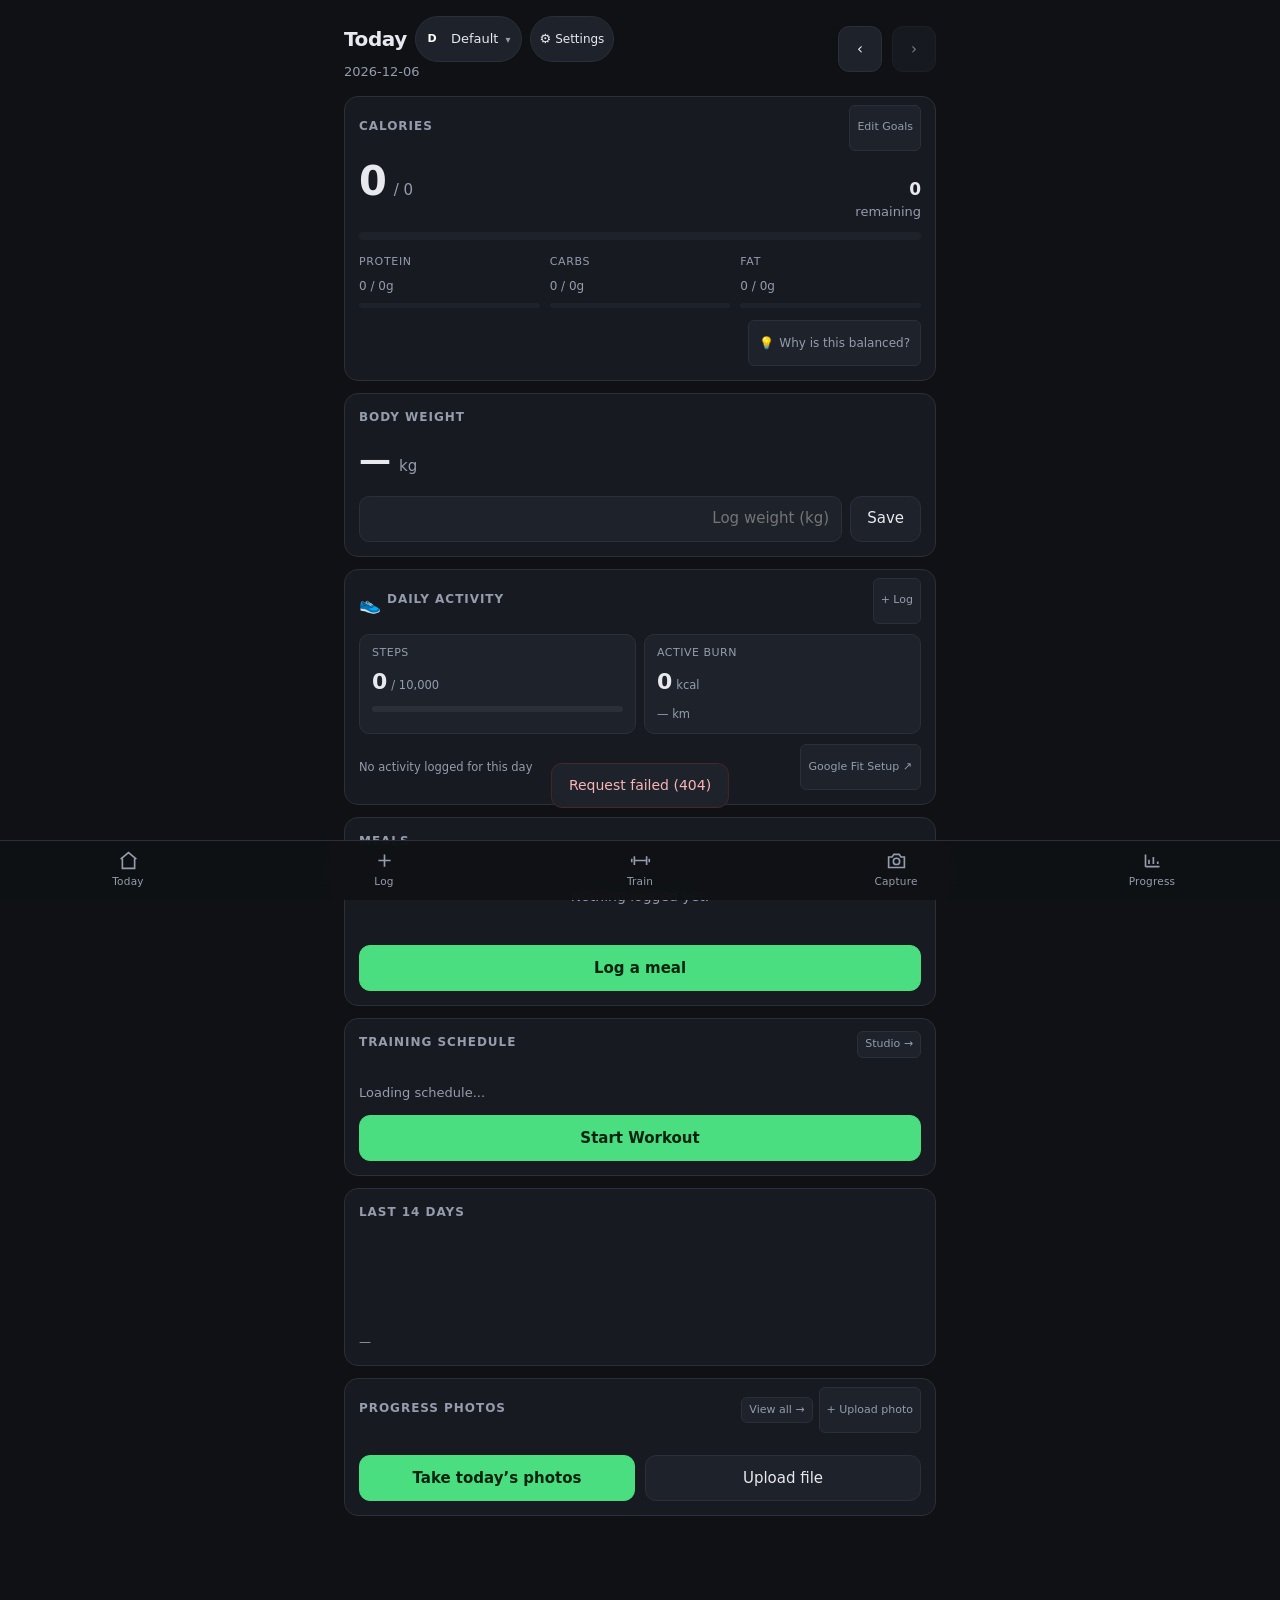
==== commit bb816604: "feat(integrations): add Google Fit / Health Connect webhooks, activity dashboard tracking, and adapt" ====
--- a/static/index.html
+++ b/static/index.html
@@ -51,6 +51,43 @@
     <button type="button" id="btn-start-onboarding" class="btn btn-primary" style="padding:6px 14px;font-size:12.5px;white-space:nowrap">Start Setup</button>
   </div>
 
+  <!-- Weekly Adaptive Coaching Check-In Card -->
+  <div id="coaching-card" class="card hidden" style="border:1px solid rgba(59,130,246,0.35);background:linear-gradient(180deg, rgba(59,130,246,0.08) 0%, var(--surface) 100%);margin-bottom:12px">
+    <div style="display:flex;align-items:center;justify-content:space-between;margin-bottom:8px">
+      <div style="display:flex;align-items:center;gap:6px">
+        <span style="font-size:16px">🧠</span>
+        <h3 style="font-size:14px;margin:0;font-weight:700">Adaptive Check-In</h3>
+      </div>
+      <span id="coaching-goal-chip" class="chip" style="background:var(--accent);color:#fff;font-size:11px;padding:2px 8px;font-weight:600">✂️ Cut: -0.5 kg/wk</span>
+    </div>
+
+    <div style="display:grid;grid-template-columns:1fr 1fr;gap:6px;margin:8px 0;font-size:11.5px;color:var(--muted)">
+      <div style="background:var(--surface-2);padding:6px 8px;border-radius:6px">
+        <span>Est. Expenditure:</span> <strong id="coaching-est-tdee" style="color:var(--text)">-- kcal</strong>
+      </div>
+      <div style="background:var(--surface-2);padding:6px 8px;border-radius:6px">
+        <span>Trend Weight:</span> <strong id="coaching-trend-weight" style="color:var(--text)">-- kg</strong>
+      </div>
+    </div>
+
+    <div style="background:var(--surface-2);border-radius:8px;padding:10px;margin-bottom:10px;font-size:12px">
+      <div style="display:flex;justify-content:space-between;align-items:center;margin-bottom:4px">
+        <span style="font-weight:600">Recommended Target:</span>
+        <span id="coaching-rec-cal" style="font-size:15px;font-weight:700;color:var(--accent)">-- kcal</span>
+      </div>
+      <div id="coaching-rec-macros" style="font-size:11px;color:var(--muted);margin-bottom:4px">
+        P: --g &middot; C: --g &middot; F: --g
+      </div>
+      <p id="coaching-reasoning" style="font-size:11.5px;color:var(--text);margin:6px 0 0;line-height:1.35;opacity:.9"></p>
+    </div>
+
+    <div class="btn-row" style="gap:8px">
+      <button type="button" id="btn-apply-checkin" class="btn btn-primary" style="flex:2;font-size:12.5px;padding:8px">Apply Adjustment</button>
+      <button type="button" id="btn-skip-checkin" class="btn" style="flex:1;font-size:12.5px;padding:8px">Keep Current</button>
+      <button type="button" id="btn-open-coach-settings" class="btn" style="flex:none;font-size:14px;padding:8px 10px" title="Coaching Settings">⚙️</button>
+    </div>
+  </div>
+
   <section class="card">
     <div style="display:flex;align-items:center;justify-content:space-between">
       <h2>Calories</h2>
@@ -98,6 +135,43 @@
       <input type="number" id="w-input" step="0.1" min="20" max="400" placeholder="Log weight (kg)" style="flex:1" required>
       <button type="submit" class="btn" style="flex:none;min-width:70px">Save</button>
     </form>
+  </section>
+
+  <section class="card" id="activity-card">
+    <div style="display:flex;align-items:center;justify-content:space-between">
+      <div style="display:flex;align-items:center;gap:6px">
+        <span style="font-size:18px">👟</span>
+        <h2>Daily Activity</h2>
+      </div>
+      <button type="button" id="btn-log-activity" class="meal-btn" style="margin-top:-6px">+ Log</button>
+    </div>
+
+    <div style="display:grid;grid-template-columns:1fr 1fr;gap:8px;margin-top:10px">
+      <div style="background:var(--surface-2);padding:10px 12px;border-radius:10px;border:1px solid var(--line)">
+        <div class="muted" style="font-size:11px;text-transform:uppercase;letter-spacing:0.5px">Steps</div>
+        <div style="display:flex;align-items:baseline;gap:4px;margin-top:4px">
+          <span class="big" id="act-steps" style="font-size:22px;font-weight:700">0</span>
+          <span class="unit" style="font-size:11.5px;color:var(--muted)">/ 10,000</span>
+        </div>
+        <div class="bar" style="height:6px;margin-top:8px;background:rgba(255,255,255,0.06);border-radius:3px;overflow:hidden">
+          <i id="act-steps-bar" style="display:block;height:100%;width:0%;background:var(--accent);transition:width 0.3s"></i>
+        </div>
+      </div>
+
+      <div style="background:var(--surface-2);padding:10px 12px;border-radius:10px;border:1px solid var(--line)">
+        <div class="muted" style="font-size:11px;text-transform:uppercase;letter-spacing:0.5px">Active Burn</div>
+        <div style="display:flex;align-items:baseline;gap:4px;margin-top:4px">
+          <span class="big" id="act-burn" style="font-size:22px;font-weight:700">0</span>
+          <span class="unit" style="font-size:11.5px;color:var(--muted)">kcal</span>
+        </div>
+        <div id="act-distance" class="muted" style="font-size:11.5px;margin-top:8px">&mdash; km</div>
+      </div>
+    </div>
+
+    <div style="display:flex;align-items:center;justify-content:space-between;margin-top:10px;font-size:11.5px;color:var(--muted)">
+      <span id="act-source-badge">No activity logged for this day</span>
+      <button type="button" id="btn-quick-sync-info" class="meal-btn" style="font-size:11px;padding:2px 8px">Google Fit Setup ↗</button>
+    </div>
   </section>
 
   <section class="card">
@@ -573,8 +647,109 @@
         </div>
       </div>
 
+      <!-- Google Fit & Mobile Health Sync -->
+      <div class="field" style="margin-top:14px;padding:12px;background:var(--surface-2);border:1px solid var(--line);border-radius:10px">
+        <div style="display:flex;align-items:center;justify-content:space-between;margin-bottom:6px">
+          <span style="font-weight:600;font-size:13.5px;color:var(--text)">📱 Google Fit & Mobile Health Sync</span>
+          <span class="badge" style="font-size:11px;padding:2px 8px;border-radius:12px;background:rgba(34,197,94,0.15);border:1px solid rgba(34,197,94,0.4);color:var(--accent)">Tailscale Ready</span>
+        </div>
+        <p class="muted" style="font-size:11.5px;margin:0 0 10px;line-height:1.4">
+          Harvest daily steps, active calories, sleep, and weight from Google Fit or Android Health Connect over Tailscale.
+        </p>
+        <div style="margin-bottom:8px">
+          <label style="font-size:11px;text-transform:uppercase;color:var(--muted)">Webhook Endpoint</label>
+          <div style="display:flex;gap:6px;margin-top:3px">
+            <input type="text" id="sync-webhook-url" readonly style="font-size:11.5px;font-family:monospace;flex:1;background:var(--surface)">
+            <button type="button" id="btn-copy-webhook" class="meal-btn" style="flex:none;font-size:11.5px;padding:4px 8px">Copy</button>
+          </div>
+        </div>
+        <div style="margin-bottom:8px">
+          <label style="font-size:11px;text-transform:uppercase;color:var(--muted)">Personal API Key</label>
+          <div style="display:flex;gap:6px;margin-top:3px">
+            <input type="password" id="sync-api-key" readonly style="font-size:11.5px;font-family:monospace;flex:1;background:var(--surface)">
+            <button type="button" id="btn-toggle-key-vis" class="meal-btn" style="flex:none;font-size:11.5px;padding:4px 8px">Show</button>
+            <button type="button" id="btn-copy-key" class="meal-btn" style="flex:none;font-size:11.5px;padding:4px 8px">Copy</button>
+          </div>
+        </div>
+        <div style="display:flex;gap:8px;margin-top:10px">
+          <button type="button" id="btn-test-sync-ping" class="meal-btn" style="flex:1;font-size:12px;padding:6px;text-align:center">
+            ⚡ Send Test Ping
+          </button>
+          <button type="button" id="btn-open-sync-guide" class="meal-btn" style="flex:1;font-size:12px;padding:6px;text-align:center">
+            📖 Android Setup Guide
+          </button>
+        </div>
+      </div>
+
       <button type="submit" class="btn btn-primary full" style="margin-top:14px">Save Settings</button>
     </form>
+  </div>
+</div>
+
+<!-- Manual Activity Log Modal -->
+<div id="activity-modal" class="modal-overlay hidden">
+  <div class="modal-card">
+    <div class="modal-head">
+      <h3>Log Daily Activity</h3>
+      <button class="modal-close" data-close="activity-modal">&times;</button>
+    </div>
+    <form id="activity-form">
+      <div class="field" style="margin-bottom:12px">
+        <label for="act-steps-input">Steps</label>
+        <input type="number" id="act-steps-input" min="0" max="150000" placeholder="e.g. 8500" required>
+      </div>
+      <div class="field" style="margin-bottom:12px">
+        <label for="act-cals-input">Active Calories (kcal)</label>
+        <input type="number" id="act-cals-input" min="0" max="10000" step="0.1" placeholder="e.g. 420">
+      </div>
+      <div class="field" style="margin-bottom:16px">
+        <label for="act-dist-input">Distance (km, optional)</label>
+        <input type="number" id="act-dist-input" min="0" max="100" step="0.1" placeholder="e.g. 6.2">
+      </div>
+      <div class="btn-row">
+        <button type="button" class="btn" data-close="activity-modal">Cancel</button>
+        <button type="submit" class="btn btn-primary">Save Activity</button>
+      </div>
+    </form>
+  </div>
+</div>
+
+<!-- Android Health Connect & Google Fit Guide Modal -->
+<div id="sync-guide-modal" class="modal-overlay hidden">
+  <div class="modal-card" style="max-width:440px">
+    <div class="modal-head">
+      <h3>Google Fit &amp; Mobile Setup</h3>
+      <button class="modal-close" data-close="sync-guide-modal">&times;</button>
+    </div>
+    <div style="font-size:12.5px;line-height:1.5;color:var(--text)">
+      <p style="margin-bottom:10px">
+        Modern Android devices collect your steps and fitness in <strong>Health Connect</strong> (which powers Google Fit, Samsung Health, and Garmin). Because your phone is on Tailscale, it can push this data straight to LocalPulse automatically.
+      </p>
+
+      <div style="background:var(--surface-2);border:1px solid var(--line);border-radius:8px;padding:10px;margin-bottom:10px">
+        <strong style="color:var(--accent);display:block;margin-bottom:4px">Method 1: Webhook Bridge App (Recommended)</strong>
+        <p style="margin:0 0 6px;color:var(--muted);font-size:11.5px">
+          Install a free automation or webhook app such as <strong>Health Connect to Webhook</strong>, <strong>FitnessSyncer</strong>, or <strong>Tasker</strong>.
+        </p>
+        <ol style="margin:0;padding-left:18px;font-size:11.5px;color:var(--muted)">
+          <li>Grant read permission for Steps and Active Calories.</li>
+          <li>Set Target URL to your Webhook endpoint: <code style="font-size:10.5px" id="guide-webhook-url">https://100.103.11.109/api/integrations/health</code></li>
+          <li>Add HTTP Header: <code style="font-size:10.5px">X-API-Key: &lt;your_key&gt;</code></li>
+          <li>Set schedule: hourly or nightly.</li>
+        </ol>
+      </div>
+
+      <div style="background:var(--surface-2);border:1px solid var(--line);border-radius:8px;padding:10px;margin-bottom:10px">
+        <strong style="color:var(--text);display:block;margin-bottom:4px">Method 2: cURL / Script / Tasker HTTP Request</strong>
+        <pre style="background:var(--surface);padding:8px;border-radius:6px;font-size:10.5px;overflow-x:auto;margin:4px 0 0;color:var(--accent)">curl -X POST https://100.103.11.109/api/integrations/health \
+  -H "X-API-Key: YOUR_API_KEY" \
+  -H "Content-Type: application/json" \
+  -d '{"steps": 8500, "active_calories": 420.0}'</pre>
+      </div>
+    </div>
+    <div class="btn-row" style="margin-top:14px">
+      <button type="button" class="btn btn-primary full" data-close="sync-guide-modal">Got it</button>
+    </div>
   </div>
 </div>
 
@@ -597,12 +772,48 @@
       </button>
     </div>
 
-    <!-- Quick Goal Presets -->
-    <div style="font-size:12px;color:var(--muted);text-transform:uppercase;letter-spacing:.05em">Goal Preset</div>
-    <div class="presets-row">
-      <button type="button" class="preset-btn" data-goal="cut">Fat Loss (-500)</button>
-      <button type="button" class="preset-btn active" data-goal="maintain">Maintain</button>
-      <button type="button" class="preset-btn" data-goal="bulk">Muscle (+300)</button>
+    <!-- Goal Switcher (Cut / Maintain / Bulk) -->
+    <div style="font-size:12px;color:var(--muted);text-transform:uppercase;letter-spacing:.05em;margin-bottom:6px">Active Goal &amp; Strategy</div>
+    <div class="presets-row" id="goal-switcher-row">
+      <button type="button" class="preset-btn active" data-goal="cut">✂️ Cut</button>
+      <button type="button" class="preset-btn" data-goal="maintain">⚖️ Maintain</button>
+      <button type="button" class="preset-btn" data-goal="bulk">📈 Bulk</button>
+    </div>
+
+    <!-- Target Pace / Rate selector -->
+    <div id="goal-rate-box" style="background:var(--surface-2);border-radius:8px;padding:8px 10px;margin-bottom:12px;font-size:12px">
+      <div style="display:flex;justify-content:space-between;align-items:center;margin-bottom:4px">
+        <span style="font-weight:600">Target Pace:</span>
+        <span id="goal-rate-label" style="font-weight:700;color:var(--accent)">0.50 kg / week (-550 kcal)</span>
+      </div>
+      <input type="range" id="goal-rate-slider" min="0.1" max="1.0" step="0.05" value="0.5" style="width:100%;accent-color:var(--accent);cursor:pointer">
+    </div>
+
+    <!-- Adaptive Coaching Settings Card -->
+    <div style="background:var(--surface-2);border:1px solid var(--line);border-radius:10px;padding:10px 12px;margin-bottom:14px">
+      <div style="display:flex;justify-content:space-between;align-items:center;margin-bottom:8px">
+        <span style="font-size:12.5px;font-weight:700;color:var(--text)">🧠 Adaptive TDEE Engine</span>
+        <span id="modal-coaching-status-badge" class="chip" style="font-size:10px;padding:1px 6px">Active</span>
+      </div>
+      <div style="display:grid;grid-template-columns:1fr 1fr;gap:6px;font-size:11.5px;color:var(--muted);margin-bottom:8px">
+        <div>Est. Expenditure: <strong id="modal-est-tdee" style="color:var(--text)">-- kcal</strong></div>
+        <div>Trend Pace: <strong id="modal-trend-pace" style="color:var(--text)">-- kg/wk</strong></div>
+      </div>
+      <div style="display:flex;gap:8px;align-items:center;margin-top:6px">
+        <div style="flex:1">
+          <label for="coach-mode-select" style="font-size:10.5px;color:var(--muted);display:block;margin-bottom:2px">Coaching Mode</label>
+          <select id="coach-mode-select" style="width:100%;height:32px;background:var(--surface);color:var(--text);border:1px solid var(--line);border-radius:6px;font-size:11.5px">
+            <option value="coached">Coached (Weekly Prompt)</option>
+            <option value="autonomous">Autonomous (Auto-update)</option>
+            <option value="manual">Manual (No auto-adjust)</option>
+          </select>
+        </div>
+        <button type="button" id="btn-trigger-checkin-now" class="btn" style="height:32px;margin-top:14px;font-size:11.5px;padding:0 10px;white-space:nowrap">Check-In Now</button>
+      </div>
+      <div style="display:flex;align-items:center;gap:6px;margin-top:8px;font-size:12px">
+        <input type="checkbox" id="coach-pause-toggle" style="accent-color:var(--accent);cursor:pointer">
+        <label for="coach-pause-toggle" style="cursor:pointer;font-size:11.5px;color:var(--muted)">Pause adaptive adjustments (vacation / diet break)</label>
+      </div>
     </div>
 
     <!-- TDEE Calculator (Optional/Expandable) -->
@@ -747,6 +958,6 @@
   <a href="/capture"><svg viewBox="0 0 24 24"><path d="M3 8h4l2-3h6l2 3h4v12H3z"/><circle cx="12" cy="13" r="3.6"/></svg>Capture</a>
   <a href="/progress"><svg viewBox="0 0 24 24"><path d="M4 19V5M4 19h16"/><path d="M8 16v-5M13 16V8M18 16v-3"/></svg>Progress</a>
 </nav>
-<script type="module" src="/static/js/dashboard.js?v=20260928"></script>
+<script type="module" src="/static/js/dashboard.js?v=20261005_activity"></script>
 </body>
 </html>
